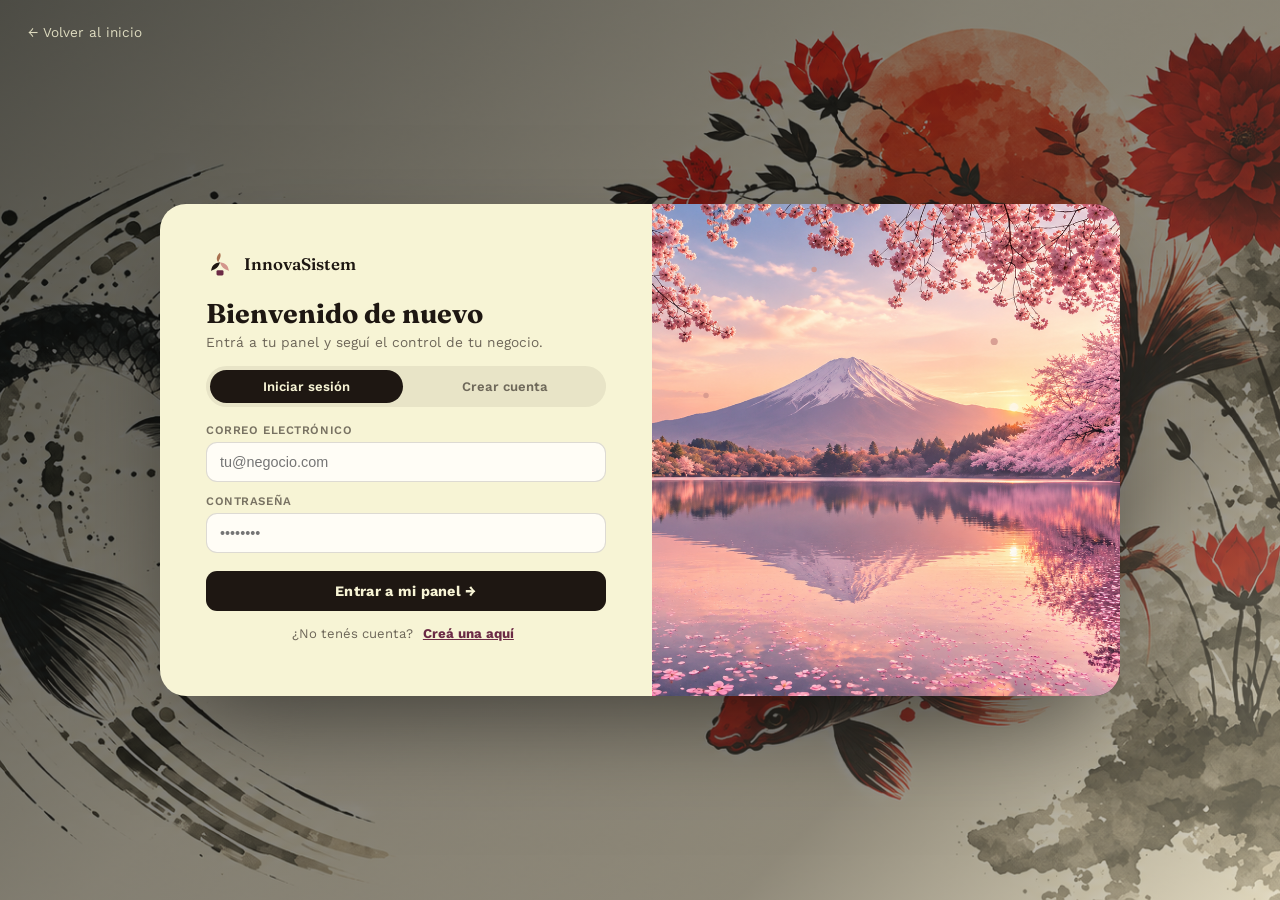
==== admin.html @ 2d7dcb11 "Initial commit: InnovaSistem landing, login, and admin panel Landing page, login/registro with busin" ====
<!doctype html>
<html lang="es">
<head>
<meta charset="UTF-8">
<meta name="viewport" content="width=device-width, initial-scale=1.0">
<title>InnovaSistem — Panel de administración</title>
<link rel="icon" href="data:,">
<link rel="preconnect" href="https://fonts.googleapis.com">
<link rel="preconnect" href="https://fonts.gstatic.com" crossorigin>
<link href="https://fonts.googleapis.com/css2?family=Fraunces:ital,opsz,wght@0,9..144,400;0,9..144,600;0,9..144,700&family=Work+Sans:wght@400;500;600;700&display=swap" rel="stylesheet">
<link rel="stylesheet" href="admin.css?v=20260910c">
</head>
<body>

<div class="bg-texture" aria-hidden="true"></div>

<nav class="dock" id="dock">
  <svg class="dock-logo" viewBox="0 0 64 64" fill="none"><path d="M32 6c-9 8-9 16-4 22 3-9 8-13 4-22Z" fill="#A9714F"/><path d="M32 28c-14 2-20 10-20 20 10-6 16-6 20-20Z" fill="#1E1712"/><path d="M32 28c14 2 20 10 20 20-10-6-16-6-20-20Z" fill="#D3968C"/><rect x="24" y="46" width="16" height="12" rx="3" fill="#6B2A45"/></svg>

  <button class="dock-btn active" data-view="resumen"><span class="dbi"><svg viewBox="0 0 24 24"><path d="M4 11.5 12 4l8 7.5"/><path d="M6 10v10h12V10"/><path d="M10 20v-6h4v6"/></svg></span><span class="tip">Resumen</span></button>
  <button class="dock-btn" data-view="negocio"><span class="dbi"><svg viewBox="0 0 24 24"><rect x="5" y="3" width="14" height="18" rx="1"/><path d="M9 7h2M13 7h2M9 11h2M13 11h2M9 15h2M13 15h2"/></svg></span><span class="tip">Mi negocio</span></button>
  <button class="dock-btn" data-view="inventario"><span class="dbi"><svg viewBox="0 0 24 24"><path d="M3 8l9-5 9 5-9 5-9-5Z"/><path d="M3 8v9l9 5 9-5V8"/><path d="M12 13v9"/></svg></span><span class="tip">Inventario</span></button>
  <button class="dock-btn" data-view="ventas"><span class="dbi"><svg viewBox="0 0 24 24"><path d="M6 3h12v18l-2-1.5L14 21l-2-1.5L10 21l-2-1.5L6 21V3Z"/><path d="M8.5 8h7M8.5 12h7M8.5 16h4"/></svg></span><span class="tip">Ventas</span></button>
  <button class="dock-btn" data-view="proveedores"><span class="dbi"><svg viewBox="0 0 24 24"><path d="M2 7h11v9H2z"/><path d="M13 10h4l3 3v3h-7"/><circle cx="6" cy="18" r="1.6"/><circle cx="17" cy="18" r="1.6"/></svg></span><span class="tip">Proveedores</span></button>
  <button class="dock-btn" data-view="clientes"><span class="dbi"><svg viewBox="0 0 24 24"><circle cx="9" cy="8" r="3"/><path d="M3 20c0-3.3 2.7-6 6-6s6 2.7 6 6"/><circle cx="17" cy="9" r="2.4"/><path d="M15.5 14.2c2.4.4 4.5 2.5 4.5 5.8"/></svg></span><span class="tip">Clientes</span></button>
  <button class="dock-btn" data-view="ingresos"><span class="dbi"><svg viewBox="0 0 24 24"><circle cx="12" cy="12" r="8.5"/><path d="M12 7.5v9M9.3 9.8c0-1.2 1.2-2 2.7-2s2.7.9 2.7 2-1.2 1.6-2.7 2-2.7.9-2.7 2 1.2 2 2.7 2 2.7-.8 2.7-2"/></svg></span><span class="tip">Ingresos</span></button>
  <button class="dock-btn" data-view="pagos"><span class="dbi"><svg viewBox="0 0 24 24"><rect x="2.5" y="5" width="19" height="14" rx="2"/><path d="M2.5 10h19"/><path d="M6 15h4"/></svg></span><span class="tip">Pagos</span></button>

  <div class="dock-sep"></div>
  <button class="dock-btn" id="themeToggle"><span class="dbi" id="themeIcon"><svg viewBox="0 0 24 24"><path d="M20 14.5A8.5 8.5 0 1 1 9.5 4a7 7 0 0 0 10.5 10.5Z"/></svg></span><span class="tip">Tema</span></button>
  <button class="dock-btn" id="logoutBtn"><span class="dbi"><svg viewBox="0 0 24 24"><path d="M9 4H5v16h4"/><path d="M14 8l4 4-4 4"/><path d="M18 12H9"/></svg></span><span class="tip">Salir</span></button>
</nav>

<main class="shell">

  <div class="topbar">
    <div class="topbar-title">
      <h1 id="bizName">Mi negocio</h1>
      <p>Bienvenido a tu panel <span class="type-badge" id="bizTypeBadge">—</span></p>
    </div>
    <div class="topbar-right">
      <button class="btn-logout" id="logoutBtn2">Cerrar sesión</button>
    </div>
  </div>

  <!-- RESUMEN -->
  <section class="view active" id="view-resumen">
    <div class="sec-head"><div><h1>Resumen</h1><p>Así está tu negocio hoy.</p></div></div>
    <div class="kpi-row" id="kpiRow"></div>
    <div class="chart-grid">
      <div class="panel-box chart-box"><h2>Ventas de los últimos 7 días</h2><p class="sub">Ingresos diarios registrados</p><div id="barChart"></div></div>
      <div class="panel-box chart-box"><h2>Tendencia</h2><p class="sub">Acumulado del período</p><div id="lineChartSmall"></div></div>
    </div>
    <div class="panel-box">
      <h2>Últimos movimientos</h2><p class="sub">Las ventas más recientes de tu negocio</p>
      <div class="table-wrap"><table class="data-table" id="recentSalesTable"></table></div>
    </div>
  </section>

  <!-- MI NEGOCIO -->
  <section class="view" id="view-negocio">
    <div class="sec-head"><div><h1>Mi negocio</h1><p>Los datos generales de tu empresa.</p></div></div>
    <div class="panel-box" style="max-width:640px;">
      <div class="locked-type" id="lockedTypeBox"></div>
      <form id="bizForm" class="form-grid">
        <div class="f-field full"><label>Nombre del negocio</label><input type="text" name="name" required></div>
        <div class="f-field"><label>Teléfono</label><input type="text" name="phone" placeholder="7000-0000"></div>
        <div class="f-field"><label>Dirección</label><input type="text" name="address" placeholder="Soyapango, San Salvador"></div>
        <div class="full"><button type="submit" class="save-btn">Guardar cambios</button></div>
      </form>
    </div>
  </section>

  <!-- INVENTARIO -->
  <section class="view" id="view-inventario">
    <div class="sec-head">
      <div><h1 id="invTitle">Inventario</h1><p id="invSub">Stock y precio de cada producto.</p></div>
    </div>
    <div class="card-row" id="inventoryGrid"></div>
  </section>

  <!-- VENTAS -->
  <section class="view" id="view-ventas">
    <div class="sec-head"><div><h1>Ventas</h1><p>Historial de ventas con gráficas de tu negocio.</p></div>
      <button class="add-btn" data-modal="sale"><span class="plus">+</span> Nueva venta</button>
    </div>
    <div class="chart-grid">
      <div class="panel-box chart-box"><h2>Ventas por día</h2><p class="sub">Últimos 7 días</p><div id="barChart2"></div></div>
      <div class="panel-box chart-box"><h2>Tendencia acumulada</h2><p class="sub">Ingreso acumulado</p><div id="lineChart2"></div></div>
    </div>
    <div class="panel-box">
      <h2>Historial de ventas</h2><p class="sub">Todas las ventas registradas</p>
      <div class="table-wrap"><table class="data-table" id="salesTable"></table></div>
    </div>
  </section>

  <!-- PROVEEDORES -->
  <section class="view" id="view-proveedores">
    <div class="sec-head">
      <div><h1>Proveedores</h1><p id="provSub">Conectá tu negocio con proveedores de confianza.</p></div>
    </div>
    <div class="card-row" id="providersGrid"></div>
  </section>

  <!-- CLIENTES -->
  <section class="view" id="view-clientes">
    <div class="sec-head">
      <div><h1>Clientes</h1><p>Facturación e historial de compras por cliente.</p></div>
    </div>
    <div class="card-row" id="clientsGrid"></div>
  </section>

  <!-- INGRESOS -->
  <section class="view" id="view-ingresos">
    <div class="sec-head"><div><h1>Ingresos</h1><p>Cuánto entra a tu negocio, con claridad.</p></div></div>
    <div class="kpi-row" id="incomeKpiRow"></div>
    <div class="panel-box chart-box"><h2>Ingresos por día</h2><p class="sub">Últimos 14 días</p><div id="lineChartBig"></div></div>
  </section>

  <!-- PAGOS -->
  <section class="view" id="view-pagos">
    <div class="sec-head">
      <div><h1>Pagos</h1><p>Qué está pagado y qué está pendiente.</p></div>
      <button class="add-btn" data-modal="payment"><span class="plus">+</span> Nuevo pago</button>
    </div>
    <div class="chips" id="paymentChips">
      <button class="chip active" data-filter="Todos">Todos</button>
      <button class="chip" data-filter="Pagado">Pagado</button>
      <button class="chip" data-filter="Pendiente">Pendiente</button>
    </div>
    <div class="panel-box">
      <div class="table-wrap"><table class="data-table" id="paymentsTable"></table></div>
    </div>
  </section>

</main>

<!-- MODALS -->
<div class="modal-backdrop" id="modalBackdrop">
  <div class="modal-box" id="modalBox"></div>
</div>

<div class="toast" id="toast"></div>

<script src="data.js?v=20260909a"></script>
<script defer src="admin.js?v=20260910c"></script>
</body>
</html>
---- admin.css ----
:root{
  --dark-green:#1E1712;
  --moss:#A9714F;
  --moss-soft:#c9a68a;
  --beige:#F7F4D5;
  --beige-2:#eee6c4;
  --rosy:#D3968C;
  --rosy-dark:#b8695c;
  --midnight:#6B2A45;
  --midnight-light:#8C3F63;
  --ink:#231a15;
  --paper:#fffdf6;
  --line:rgba(30,23,18,.12);
  --radius-lg:26px;--radius-md:18px;--radius-sm:12px;
  --ease:cubic-bezier(.16,1,.3,1);
  --ff-serif:'Fraunces','Georgia',serif;
  --ff-sans:'Work Sans','Segoe UI',sans-serif;
  --bg:linear-gradient(160deg,#fbf8ea 0%, var(--beige) 45%, var(--moss-soft) 130%);
  --surface:var(--paper);
  --text:var(--ink);
  --text-dim:rgba(35,26,21,.62);
}
html[data-theme="dark"]{
  --bg:linear-gradient(160deg,#1a120f 0%, #1E1712 55%, #3a1f2a 130%);
  --surface:#241a17;
  --text:#f3f1de;
  --text-dim:rgba(243,241,222,.65);
  --line:rgba(243,241,222,.12);
  --beige-2:#2e1b22;
}
*{box-sizing:border-box;}
html,body{margin:0;height:100%;}
body{
  font-family:var(--ff-sans);color:var(--text);background:var(--bg);
  min-height:100vh;position:relative;overflow-x:hidden;transition:background .5s;
}
h1,h2,h3,h4{font-family:var(--ff-serif);margin:0;color:var(--text);}
p{margin:0;color:var(--text-dim);}
button{font-family:inherit;cursor:pointer;border:none;background:none;color:inherit;}
a{color:inherit;text-decoration:none;}

/* subtle botanical texture from the palette, not a literal photo */
.bg-texture{
  position:fixed;inset:0;z-index:0;pointer-events:none;
  background-image:linear-gradient(160deg, rgba(251,248,234,.94) 0%, rgba(247,244,213,.92) 45%, rgba(169,187,132,.85) 130%), url('imagenes/fondos.png');
  background-size:cover;background-position:75% 30%;background-attachment:fixed;
  transition:background .5s;
}
html[data-theme="dark"] .bg-texture{
  background-image:linear-gradient(160deg, rgba(26,18,15,.94) 0%, rgba(30,23,18,.9) 55%, rgba(58,31,42,.88) 130%), url('imagenes/fondos.png');
}

/* ---------------- sidebar dock ---------------- */
.dock{
  position:fixed;top:50%;left:22px;transform:translateY(-50%);z-index:200;
  display:flex;flex-direction:column;align-items:center;gap:6px;
  background:rgba(255,253,246,.7);backdrop-filter:blur(16px) saturate(150%);
  border:1px solid var(--line);border-radius:999px;padding:16px 10px;
  box-shadow:0 20px 50px -20px rgba(30,23,18,.35);
}
html[data-theme="dark"] .dock{background:rgba(18,40,28,.7);}
.dock-logo{margin-bottom:10px;width:34px;height:34px;}
.dock-btn{
  width:44px;height:44px;border-radius:50%;display:flex;align-items:center;justify-content:center;
  color:var(--dark-green);position:relative;transition:background .35s var(--ease), transform .35s var(--ease), color .35s;
}
.dock-btn .dbi{width:19px;height:19px;display:flex;}
.dock-btn .dbi svg{width:100%;height:100%;fill:none;stroke:currentColor;stroke-width:1.5;stroke-linecap:round;stroke-linejoin:round;}
html[data-theme="dark"] .dock-btn{color:var(--beige);}
.dock-btn:hover{transform:scale(1.08);background:rgba(30,23,18,.08);}
.dock-btn.active{background:var(--rosy);color:#3a1610;box-shadow:0 8px 18px -8px rgba(211,150,140,.8);}
.dock-btn .tip{
  position:absolute;left:56px;top:50%;transform:translateY(-50%) translateX(-6px);
  background:var(--dark-green);color:var(--beige);padding:5px 11px;border-radius:8px;font-size:.74rem;
  white-space:nowrap;opacity:0;pointer-events:none;transition:opacity .25s, transform .25s;
}
.dock-btn:hover .tip{opacity:1;transform:translateY(-50%) translateX(0);}
.dock-sep{width:26px;height:1px;background:var(--line);margin:6px 0;}

/* ---------------- shell ---------------- */
.shell{margin-left:96px;padding:28px 34px 60px;position:relative;z-index:2;}
@media (max-width:860px){ .shell{margin-left:0;padding:90px 18px 60px;} .dock{top:auto;bottom:16px;left:50%;transform:translateX(-50%);flex-direction:row;padding:8px 12px;} .dock-logo{display:none;} .dock-btn .tip{display:none;} }

.topbar{display:flex;align-items:center;justify-content:space-between;margin-bottom:28px;flex-wrap:wrap;gap:14px;}
.topbar-title h1{font-size:1.7rem;}
.topbar-title p{font-size:.85rem;margin-top:2px;}
.type-badge{
  display:inline-flex;align-items:center;gap:6px;padding:5px 12px;border-radius:999px;
  background:var(--midnight);color:var(--beige);font-size:.72rem;letter-spacing:.04em;font-weight:600;margin-left:10px;
}
.topbar-right{display:flex;align-items:center;gap:12px;}
.topbar-right .btn-logout{
  padding:9px 18px;border-radius:999px;background:transparent;border:1.5px solid var(--line);font-size:.82rem;color:var(--text);
  transition:background .3s;
}
.topbar-right .btn-logout:hover{background:var(--rosy);border-color:transparent;color:#3a1610;}

/* ---------------- section switching ---------------- */
.view{display:none;}
.view.active{display:block;animation:view-in .5s var(--ease);}
@keyframes view-in{from{opacity:0;transform:translateY(14px);}to{opacity:1;transform:translateY(0);}}

/* ---------------- kpi / summary cards ---------------- */
.kpi-row{display:grid;grid-template-columns:repeat(4,1fr);gap:16px;margin-bottom:28px;}
.kpi-card{
  background:var(--surface);border:1px solid var(--line);border-radius:var(--radius-md);padding:20px 22px;
  transition:transform .4s var(--ease), box-shadow .4s var(--ease);
}
.kpi-card:hover{transform:translateY(-4px);box-shadow:0 16px 34px -18px rgba(30,23,18,.3);}
.kpi-card .lbl{font-size:.74rem;letter-spacing:.05em;text-transform:uppercase;color:var(--text-dim);}
.kpi-card .val{font-family:var(--ff-serif);font-size:1.7rem;color:var(--dark-green);margin-top:6px;}
html[data-theme="dark"] .kpi-card .val{color:var(--beige);}
.kpi-card .delta{font-size:.76rem;margin-top:4px;color:var(--moss-dark,#7C4B32);}
.kpi-card .delta.down{color:var(--rosy-dark);}

.panel-box{
  background:var(--surface);border:1px solid var(--line);border-radius:var(--radius-lg);padding:26px;margin-bottom:26px;
}
.panel-box h2{font-size:1.15rem;margin-bottom:4px;}
.panel-box .sub{font-size:.84rem;margin-bottom:18px;}

/* ---------------- section header w/ add ---------------- */
.sec-head{display:flex;align-items:center;justify-content:space-between;margin-bottom:18px;flex-wrap:wrap;gap:10px;}
.sec-head h1{font-size:1.5rem;}
.sec-head p{font-size:.85rem;margin-top:3px;}
.add-btn{
  display:inline-flex;align-items:center;gap:8px;padding:10px 20px;border-radius:999px;
  background:var(--dark-green);color:var(--beige);font-weight:600;font-size:.85rem;
  transition:transform .3s var(--ease), box-shadow .3s;
}
.add-btn:hover{transform:translateY(-2px);box-shadow:0 14px 26px -12px rgba(30,23,18,.5);}
.add-btn .plus{font-size:1.1rem;line-height:1;}

/* ---------------- card row / grid, no scroll, wraps like a row ---------------- */
.card-row{display:flex;flex-wrap:wrap;gap:16px;}
.item-card{
  flex:1 1 220px;max-width:270px;background:var(--surface);border:1px solid var(--line);border-radius:var(--radius-md);
  padding:18px;transition:transform .4s var(--ease), box-shadow .4s var(--ease);position:relative;
  opacity:0;transform:translateY(16px);animation:card-pop .5s var(--ease) forwards;
}
@keyframes card-pop{to{opacity:1;transform:translateY(0);}}
.item-card:hover{transform:translateY(-6px);box-shadow:0 18px 36px -18px rgba(30,23,18,.32);}
.item-card .name{font-weight:700;font-size:.94rem;color:var(--dark-green);margin-bottom:6px;}
html[data-theme="dark"] .item-card .name{color:var(--beige);}
.item-card .meta{font-size:.8rem;color:var(--text-dim);display:flex;justify-content:space-between;margin-top:10px;}
.item-card .price{color:var(--midnight);font-weight:700;}
html[data-theme="dark"] .item-card .price{color:var(--moss-soft);}
.item-card .stock-bar{height:5px;border-radius:4px;background:var(--line);margin-top:10px;overflow:hidden;}
.item-card .stock-bar i{display:block;height:100%;background:var(--moss);}
.item-card .stock-bar i.low{background:var(--rosy-dark);}
.item-card .tag-sm{position:absolute;top:16px;right:16px;width:18px;height:18px;color:var(--midnight);opacity:.7;}
.item-card .tag-sm svg{width:100%;height:100%;fill:none;stroke:currentColor;stroke-width:1.4;stroke-linecap:round;stroke-linejoin:round;}

.add-tile{
  flex:1 1 220px;max-width:270px;border:1.5px dashed var(--line);border-radius:var(--radius-md);
  display:flex;flex-direction:column;align-items:center;justify-content:center;gap:8px;
  color:var(--text-dim);min-height:150px;transition:background .3s, border-color .3s, color .3s;
}
.add-tile:hover{background:var(--beige-2);border-color:var(--midnight);color:var(--midnight);}
.add-tile .plus-circle{width:40px;height:40px;border-radius:50%;background:var(--dark-green);color:var(--beige);display:flex;align-items:center;justify-content:center;font-size:1.3rem;}

/* provider card */
.provider-card{flex:1 1 240px;max-width:280px;cursor:pointer;}
.provider-card .desc{font-size:.8rem;color:var(--text-dim);margin-top:8px;line-height:1.5;}
.provider-card .see-catalog{margin-top:12px;font-size:.76rem;color:var(--midnight);font-weight:700;}
.provider-card .rm{margin-top:10px;font-size:.76rem;color:var(--rosy-dark);font-weight:600;position:relative;z-index:2;}

/* provider catalog + cart */
.catalog-row{align-items:center;}
.qty-input{width:52px;padding:6px 8px;border-radius:8px;border:1.5px solid var(--line);background:var(--paper);color:var(--ink);font-size:.82rem;text-align:center;}
html[data-theme="dark"] .qty-input{background:#1a120f;color:var(--beige);}
.cart-box{margin-top:18px;padding-top:16px;border-top:2px dashed var(--line);}
.cart-box h4{font-size:.9rem;margin-bottom:8px;}
.cart-item{display:flex;justify-content:space-between;align-items:center;font-size:.84rem;padding:6px 0;color:var(--text);}
.cart-rm{color:var(--rosy-dark);font-weight:700;margin-left:8px;}
.cart-total{display:flex;justify-content:space-between;font-size:.95rem;font-weight:700;margin:10px 0 14px;color:var(--dark-green);}
html[data-theme="dark"] .cart-total{color:var(--beige);}

/* client card */
.client-card{flex:1 1 260px;max-width:320px;cursor:pointer;}
.client-card .row1{display:flex;justify-content:space-between;align-items:center;}
.client-card .avatar{width:36px;height:36px;border-radius:50%;background:var(--midnight);color:var(--beige);display:flex;align-items:center;justify-content:center;font-weight:700;font-size:.85rem;}
.client-card .hist{margin-top:12px;font-size:.78rem;color:var(--text-dim);max-height:0;overflow:hidden;transition:max-height .4s var(--ease);}
.client-card.open .hist{max-height:220px;overflow-y:auto;}
.client-card .hist div{display:flex;justify-content:space-between;padding:4px 0;border-top:1px dashed var(--line);}
.client-card .caret{transition:transform .35s var(--ease);color:var(--text-dim);}
.client-card.open .caret{transform:rotate(180deg);}

/* ---------------- table (ventas, pagos) ---------------- */
.data-table{width:100%;border-collapse:collapse;font-size:.84rem;}
.data-table th{text-align:left;padding:10px 12px;color:var(--text-dim);font-size:.72rem;text-transform:uppercase;letter-spacing:.04em;border-bottom:1px solid var(--line);}
.data-table td{padding:11px 12px;border-bottom:1px solid var(--line);}
.data-table tr{transition:background .25s;}
.data-table tbody tr:hover{background:var(--beige-2);}
.pill-status{padding:4px 11px;border-radius:999px;font-size:.72rem;font-weight:700;}
.pill-status.pagado{background:rgba(168,134,47,.22);color:#6b5424;}
.pill-status.pendiente{background:rgba(211,150,140,.28);color:#8a3d2e;}
.table-wrap{overflow-x:auto;}

.chips{display:flex;gap:8px;margin-bottom:16px;flex-wrap:wrap;}
.chip{padding:7px 16px;border-radius:999px;border:1.5px solid var(--line);font-size:.8rem;transition:background .3s,color .3s,border-color .3s;}
.chip.active{background:var(--dark-green);color:var(--beige);border-color:var(--dark-green);}

/* ---------------- charts ---------------- */
.chart-grid{display:grid;grid-template-columns:1.3fr 1fr;gap:20px;margin-bottom:26px;}
.chart-box svg{width:100%;height:auto;display:block;}
.bar{transform-origin:bottom;animation:bar-grow .8s var(--ease) both;}
@keyframes bar-grow{from{transform:scaleY(0);}to{transform:scaleY(1);}}
.line-path{stroke-dasharray:600;stroke-dashoffset:600;animation:line-draw 1.4s var(--ease) forwards;}
@keyframes line-draw{to{stroke-dashoffset:0;}}
.dot-pop{opacity:0;animation:dot-in .4s var(--ease) forwards;}
@keyframes dot-in{to{opacity:1;}}

@media (max-width:900px){ .chart-grid{grid-template-columns:1fr;} .kpi-row{grid-template-columns:repeat(2,1fr);} }

/* ---------------- forms in panels ---------------- */
.form-grid{display:grid;grid-template-columns:1fr 1fr;gap:14px;}
.form-grid .full{grid-column:1/-1;}
.f-field{display:flex;flex-direction:column;gap:5px;}
.f-field label{font-size:.72rem;text-transform:uppercase;letter-spacing:.04em;color:var(--text-dim);font-weight:600;}
.f-field input, .f-field select{
  padding:10px 12px;border-radius:10px;border:1.5px solid var(--line);background:var(--paper);color:var(--ink);font-size:.88rem;
}
html[data-theme="dark"] .f-field input, html[data-theme="dark"] .f-field select{background:#1a120f;color:var(--beige);}
.f-field input:focus, .f-field select:focus{outline:none;border-color:var(--midnight);}
.save-btn{margin-top:16px;padding:11px 24px;border-radius:999px;background:var(--midnight);color:var(--beige);font-weight:700;font-size:.85rem;transition:transform .3s var(--ease);}
.save-btn:hover{transform:translateY(-2px);}
.save-btn:disabled{opacity:.4;cursor:not-allowed;transform:none;}
.locked-type{display:flex;align-items:center;gap:10px;padding:12px 16px;border-radius:12px;background:var(--beige-2);margin-bottom:16px;font-size:.86rem;}

/* ---------------- modal ---------------- */
.modal-backdrop{
  position:fixed;inset:0;background:rgba(10,20,14,.55);backdrop-filter:blur(4px);z-index:800;
  display:flex;align-items:center;justify-content:center;padding:24px;opacity:0;pointer-events:none;transition:opacity .35s var(--ease);
}
.modal-backdrop.show{opacity:1;pointer-events:auto;}
.modal-box{
  background:var(--surface);border-radius:var(--radius-lg);padding:30px;max-width:560px;width:100%;
  max-height:82vh;overflow-y:auto;transform:translateY(30px) scale(.97);transition:transform .4s var(--ease);
  box-shadow:0 40px 90px -30px rgba(0,0,0,.5);
}
.modal-backdrop.show .modal-box{transform:translateY(0) scale(1);}
.modal-head{display:flex;justify-content:space-between;align-items:center;margin-bottom:18px;}
.modal-head h3{font-size:1.2rem;}
.modal-close{width:32px;height:32px;border-radius:50%;background:var(--beige-2);font-size:1rem;}
.provider-list-item{display:flex;justify-content:space-between;align-items:flex-start;gap:12px;padding:14px 0;border-bottom:1px solid var(--line);}
.provider-list-item .pname{font-weight:700;font-size:.9rem;color:var(--dark-green);}
html[data-theme="dark"] .provider-list-item .pname{color:var(--beige);}
.provider-list-item .pdesc{font-size:.78rem;color:var(--text-dim);margin-top:4px;}
.mini-add{flex:none;padding:7px 14px;border-radius:999px;background:var(--dark-green);color:var(--beige);font-size:.76rem;font-weight:700;white-space:nowrap;}
.mini-add.added{background:var(--moss);color:#2e1b10;}

.toast{
  position:fixed;bottom:24px;right:24px;z-index:900;background:var(--dark-green);color:var(--beige);
  padding:14px 22px;border-radius:14px;box-shadow:0 20px 40px -16px rgba(0,0,0,.4);
  transform:translateY(20px);opacity:0;transition:transform .4s var(--ease),opacity .4s;font-size:.86rem;
}
.toast.show{transform:translateY(0);opacity:1;}

.empty-note{color:var(--text-dim);font-size:.85rem;padding:20px;text-align:center;}
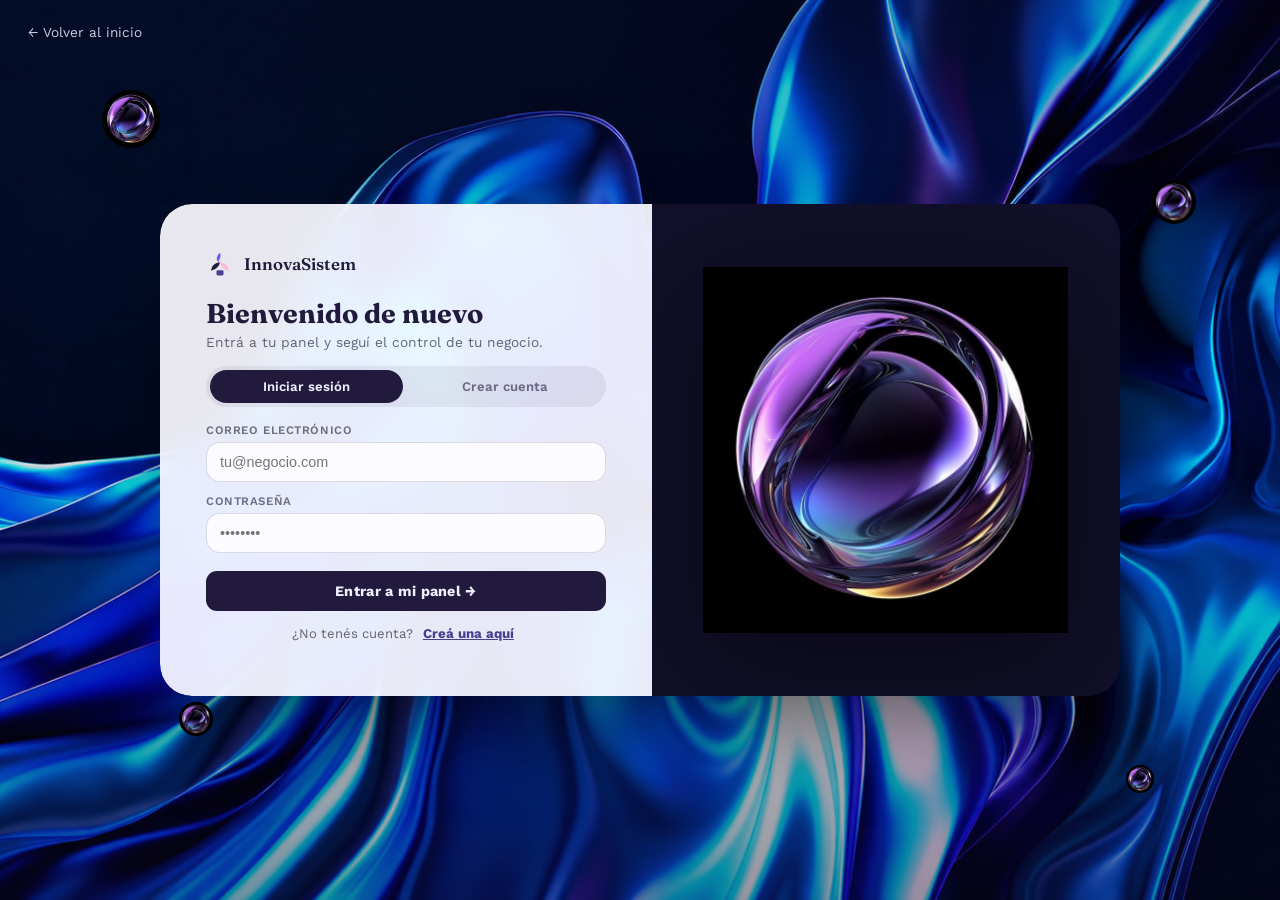
==== commit c952898e: "Rediseño visual cromático/pastel con orbes animados Reemplaza el fondo ink-wash japonés (cerezos/koi" ====
--- a/admin.html
+++ b/admin.html
@@ -12,13 +12,16 @@
 </head>
 <body>
 
-<div class="bg-texture" aria-hidden="true"></div>
+<div class="orb-field" aria-hidden="true">
+  <span class="mini-orb o1"></span>
+  <span class="mini-orb o2"></span>
+  <span class="mini-orb o3"></span>
+</div>
 
 <nav class="dock" id="dock">
-  <svg class="dock-logo" viewBox="0 0 64 64" fill="none"><path d="M32 6c-9 8-9 16-4 22 3-9 8-13 4-22Z" fill="#A9714F"/><path d="M32 28c-14 2-20 10-20 20 10-6 16-6 20-20Z" fill="#1E1712"/><path d="M32 28c14 2 20 10 20 20-10-6-16-6-20-20Z" fill="#D3968C"/><rect x="24" y="46" width="16" height="12" rx="3" fill="#6B2A45"/></svg>
+  <svg class="dock-logo" viewBox="0 0 64 64" fill="none"><path d="M32 6c-9 8-9 16-4 22 3-9 8-13 4-22Z" fill="#6C5CE7"/><path d="M32 28c-14 2-20 10-20 20 10-6 16-6 20-20Z" fill="#221A3D"/><path d="M32 28c14 2 20 10 20 20-10-6-16-6-20-20Z" fill="#FFB8DD"/><rect x="24" y="46" width="16" height="12" rx="3" fill="#4A3F91"/></svg>
 
   <button class="dock-btn active" data-view="resumen"><span class="dbi"><svg viewBox="0 0 24 24"><path d="M4 11.5 12 4l8 7.5"/><path d="M6 10v10h12V10"/><path d="M10 20v-6h4v6"/></svg></span><span class="tip">Resumen</span></button>
-  <button class="dock-btn" data-view="negocio"><span class="dbi"><svg viewBox="0 0 24 24"><rect x="5" y="3" width="14" height="18" rx="1"/><path d="M9 7h2M13 7h2M9 11h2M13 11h2M9 15h2M13 15h2"/></svg></span><span class="tip">Mi negocio</span></button>
   <button class="dock-btn" data-view="inventario"><span class="dbi"><svg viewBox="0 0 24 24"><path d="M3 8l9-5 9 5-9 5-9-5Z"/><path d="M3 8v9l9 5 9-5V8"/><path d="M12 13v9"/></svg></span><span class="tip">Inventario</span></button>
   <button class="dock-btn" data-view="ventas"><span class="dbi"><svg viewBox="0 0 24 24"><path d="M6 3h12v18l-2-1.5L14 21l-2-1.5L10 21l-2-1.5L6 21V3Z"/><path d="M8.5 8h7M8.5 12h7M8.5 16h4"/></svg></span><span class="tip">Ventas</span></button>
   <button class="dock-btn" data-view="proveedores"><span class="dbi"><svg viewBox="0 0 24 24"><path d="M2 7h11v9H2z"/><path d="M13 10h4l3 3v3h-7"/><circle cx="6" cy="18" r="1.6"/><circle cx="17" cy="18" r="1.6"/></svg></span><span class="tip">Proveedores</span></button>
@@ -54,20 +57,6 @@
     <div class="panel-box">
       <h2>Últimos movimientos</h2><p class="sub">Las ventas más recientes de tu negocio</p>
       <div class="table-wrap"><table class="data-table" id="recentSalesTable"></table></div>
-    </div>
-  </section>
-
-  <!-- MI NEGOCIO -->
-  <section class="view" id="view-negocio">
-    <div class="sec-head"><div><h1>Mi negocio</h1><p>Los datos generales de tu empresa.</p></div></div>
-    <div class="panel-box" style="max-width:640px;">
-      <div class="locked-type" id="lockedTypeBox"></div>
-      <form id="bizForm" class="form-grid">
-        <div class="f-field full"><label>Nombre del negocio</label><input type="text" name="name" required></div>
-        <div class="f-field"><label>Teléfono</label><input type="text" name="phone" placeholder="7000-0000"></div>
-        <div class="f-field"><label>Dirección</label><input type="text" name="address" placeholder="Soyapango, San Salvador"></div>
-        <div class="full"><button type="submit" class="save-btn">Guardar cambios</button></div>
-      </form>
     </div>
   </section>
 
--- a/admin.css
+++ b/admin.css
@@ -1,64 +1,77 @@
 :root{
-  --dark-green:#1E1712;
-  --moss:#A9714F;
-  --moss-soft:#c9a68a;
-  --beige:#F7F4D5;
-  --beige-2:#eee6c4;
-  --rosy:#D3968C;
-  --rosy-dark:#b8695c;
-  --midnight:#6B2A45;
-  --midnight-light:#8C3F63;
-  --ink:#231a15;
-  --paper:#fffdf6;
-  --line:rgba(30,23,18,.12);
-  --radius-lg:26px;--radius-md:18px;--radius-sm:12px;
+  --dark-green:#221A3D;
+  --moss:#6C5CE7;
+  --moss-soft:#C9C0FF;
+  --beige:#F1EEFF;
+  --beige-2:#E7E1FF;
+  --rosy:#FFB8DD;
+  --rosy-dark:#E85FA8;
+  --midnight:#4A3F91;
+  --midnight-light:#6F5FC9;
+  --ink:#1C1830;
+  --paper:#FCFBFF;
+  --line:rgba(34,26,61,.12);
+  --radius-lg:32px;--radius-md:22px;--radius-sm:14px;
   --ease:cubic-bezier(.16,1,.3,1);
   --ff-serif:'Fraunces','Georgia',serif;
   --ff-sans:'Work Sans','Segoe UI',sans-serif;
-  --bg:linear-gradient(160deg,#fbf8ea 0%, var(--beige) 45%, var(--moss-soft) 130%);
-  --surface:var(--paper);
+  --bg:linear-gradient(160deg,#F7F4FF 0%, var(--beige) 45%, var(--moss-soft) 130%);
+  --surface:rgba(255,255,255,.82);
   --text:var(--ink);
-  --text-dim:rgba(35,26,21,.62);
+  --text-dim:rgba(28,24,48,.62);
+  --glass-border:rgba(255,255,255,.6);
 }
 html[data-theme="dark"]{
-  --bg:linear-gradient(160deg,#1a120f 0%, #1E1712 55%, #3a1f2a 130%);
-  --surface:#241a17;
-  --text:#f3f1de;
-  --text-dim:rgba(243,241,222,.65);
-  --line:rgba(243,241,222,.12);
-  --beige-2:#2e1b22;
+  --bg:linear-gradient(160deg,#150F2E 0%, #221A3D 55%, #3A2B66 130%);
+  --surface:rgba(38,28,70,.72);
+  --text:#f0edff;
+  --text-dim:rgba(240,237,255,.65);
+  --line:rgba(240,237,255,.12);
+  --beige-2:#2A2050;
+  --glass-border:rgba(255,255,255,.14);
 }
 *{box-sizing:border-box;}
 html,body{margin:0;height:100%;}
 body{
-  font-family:var(--ff-sans);color:var(--text);background:var(--bg);
+  font-family:var(--ff-sans);color:var(--text);
+  background-color:var(--dark-green);
+  background-image:linear-gradient(160deg, rgba(10,8,30,.2) 0%, rgba(10,8,30,.08) 45%, rgba(10,8,30,.38) 130%), url('imagenes/cromo.png');
+  background-size:cover;background-position:75% 30%;background-attachment:fixed;
   min-height:100vh;position:relative;overflow-x:hidden;transition:background .5s;
+}
+html[data-theme="dark"] body{
+  background-image:linear-gradient(160deg, rgba(6,4,20,.5) 0%, rgba(6,4,20,.4) 55%, rgba(6,4,20,.6) 130%), url('imagenes/cromo.png');
 }
 h1,h2,h3,h4{font-family:var(--ff-serif);margin:0;color:var(--text);}
 p{margin:0;color:var(--text-dim);}
 button{font-family:inherit;cursor:pointer;border:none;background:none;color:inherit;}
 a{color:inherit;text-decoration:none;}
 
-/* subtle botanical texture from the palette, not a literal photo */
-.bg-texture{
-  position:fixed;inset:0;z-index:0;pointer-events:none;
-  background-image:linear-gradient(160deg, rgba(251,248,234,.94) 0%, rgba(247,244,213,.92) 45%, rgba(169,187,132,.85) 130%), url('imagenes/fondos.png');
-  background-size:cover;background-position:75% 30%;background-attachment:fixed;
-  transition:background .5s;
-}
-html[data-theme="dark"] .bg-texture{
-  background-image:linear-gradient(160deg, rgba(26,18,15,.94) 0%, rgba(30,23,18,.9) 55%, rgba(58,31,42,.88) 130%), url('imagenes/fondos.png');
+/* mini orbs */
+.orb-field{position:fixed;inset:0;z-index:0;pointer-events:none;overflow:hidden;}
+.mini-orb{
+  position:absolute;border-radius:50%;
+  background:url('imagenes/orbe.png') center/cover;
+  box-shadow:0 20px 50px -14px rgba(34,26,61,.5);
+  animation:orb-float 12s ease-in-out infinite;
+}
+.mini-orb.o1{width:50px;height:50px;top:8%;left:40%;animation-duration:13s;}
+.mini-orb.o2{width:32px;height:32px;top:70%;left:96%;animation-duration:9s;animation-delay:1s;}
+.mini-orb.o3{width:40px;height:40px;top:88%;left:45%;animation-duration:11s;animation-delay:.5s;}
+@keyframes orb-float{
+  0%,100%{transform:translateY(0) rotate(0deg);}
+  50%{transform:translateY(-18px) rotate(10deg);}
 }
 
 /* ---------------- sidebar dock ---------------- */
 .dock{
   position:fixed;top:50%;left:22px;transform:translateY(-50%);z-index:200;
   display:flex;flex-direction:column;align-items:center;gap:6px;
-  background:rgba(255,253,246,.7);backdrop-filter:blur(16px) saturate(150%);
+  background:rgba(250,248,255,.7);backdrop-filter:blur(16px) saturate(150%);
   border:1px solid var(--line);border-radius:999px;padding:16px 10px;
-  box-shadow:0 20px 50px -20px rgba(30,23,18,.35);
-}
-html[data-theme="dark"] .dock{background:rgba(18,40,28,.7);}
+  box-shadow:0 20px 50px -20px rgba(34,26,61,.35);
+}
+html[data-theme="dark"] .dock{background:rgba(35,25,60,.72);}
 .dock-logo{margin-bottom:10px;width:34px;height:34px;}
 .dock-btn{
   width:44px;height:44px;border-radius:50%;display:flex;align-items:center;justify-content:center;
@@ -67,8 +80,8 @@
 .dock-btn .dbi{width:19px;height:19px;display:flex;}
 .dock-btn .dbi svg{width:100%;height:100%;fill:none;stroke:currentColor;stroke-width:1.5;stroke-linecap:round;stroke-linejoin:round;}
 html[data-theme="dark"] .dock-btn{color:var(--beige);}
-.dock-btn:hover{transform:scale(1.08);background:rgba(30,23,18,.08);}
-.dock-btn.active{background:var(--rosy);color:#3a1610;box-shadow:0 8px 18px -8px rgba(211,150,140,.8);}
+.dock-btn:hover{transform:scale(1.08);background:rgba(34,26,61,.08);}
+.dock-btn.active{background:var(--rosy);color:#3A1650;box-shadow:0 8px 18px -8px rgba(255,184,221,.8);}
 .dock-btn .tip{
   position:absolute;left:56px;top:50%;transform:translateY(-50%) translateX(-6px);
   background:var(--dark-green);color:var(--beige);padding:5px 11px;border-radius:8px;font-size:.74rem;
@@ -81,7 +94,11 @@
 .shell{margin-left:96px;padding:28px 34px 60px;position:relative;z-index:2;}
 @media (max-width:860px){ .shell{margin-left:0;padding:90px 18px 60px;} .dock{top:auto;bottom:16px;left:50%;transform:translateX(-50%);flex-direction:row;padding:8px 12px;} .dock-logo{display:none;} .dock-btn .tip{display:none;} }
 
-.topbar{display:flex;align-items:center;justify-content:space-between;margin-bottom:28px;flex-wrap:wrap;gap:14px;}
+.topbar{
+  display:flex;align-items:center;justify-content:space-between;margin-bottom:28px;flex-wrap:wrap;gap:14px;
+  background:var(--surface);backdrop-filter:blur(18px) saturate(160%);border:1px solid var(--glass-border);
+  border-radius:var(--radius-lg);padding:18px 24px;
+}
 .topbar-title h1{font-size:1.7rem;}
 .topbar-title p{font-size:.85rem;margin-top:2px;}
 .type-badge{
@@ -93,7 +110,7 @@
   padding:9px 18px;border-radius:999px;background:transparent;border:1.5px solid var(--line);font-size:.82rem;color:var(--text);
   transition:background .3s;
 }
-.topbar-right .btn-logout:hover{background:var(--rosy);border-color:transparent;color:#3a1610;}
+.topbar-right .btn-logout:hover{background:var(--rosy);border-color:transparent;color:#3A1650;}
 
 /* ---------------- section switching ---------------- */
 .view{display:none;}
@@ -103,24 +120,28 @@
 /* ---------------- kpi / summary cards ---------------- */
 .kpi-row{display:grid;grid-template-columns:repeat(4,1fr);gap:16px;margin-bottom:28px;}
 .kpi-card{
-  background:var(--surface);border:1px solid var(--line);border-radius:var(--radius-md);padding:20px 22px;
+  background:var(--surface);backdrop-filter:blur(18px) saturate(160%);border:1px solid var(--glass-border);border-radius:var(--radius-md);padding:20px 22px;
   transition:transform .4s var(--ease), box-shadow .4s var(--ease);
 }
-.kpi-card:hover{transform:translateY(-4px);box-shadow:0 16px 34px -18px rgba(30,23,18,.3);}
+.kpi-card:hover{transform:translateY(-4px);box-shadow:0 16px 34px -18px rgba(34,26,61,.3);}
 .kpi-card .lbl{font-size:.74rem;letter-spacing:.05em;text-transform:uppercase;color:var(--text-dim);}
 .kpi-card .val{font-family:var(--ff-serif);font-size:1.7rem;color:var(--dark-green);margin-top:6px;}
 html[data-theme="dark"] .kpi-card .val{color:var(--beige);}
-.kpi-card .delta{font-size:.76rem;margin-top:4px;color:var(--moss-dark,#7C4B32);}
+.kpi-card .delta{font-size:.76rem;margin-top:4px;color:var(--moss-dark,#4F3DC0);}
 .kpi-card .delta.down{color:var(--rosy-dark);}
 
 .panel-box{
-  background:var(--surface);border:1px solid var(--line);border-radius:var(--radius-lg);padding:26px;margin-bottom:26px;
+  background:var(--surface);backdrop-filter:blur(18px) saturate(160%);border:1px solid var(--glass-border);border-radius:var(--radius-lg);padding:26px;margin-bottom:26px;
 }
 .panel-box h2{font-size:1.15rem;margin-bottom:4px;}
 .panel-box .sub{font-size:.84rem;margin-bottom:18px;}
 
 /* ---------------- section header w/ add ---------------- */
-.sec-head{display:flex;align-items:center;justify-content:space-between;margin-bottom:18px;flex-wrap:wrap;gap:10px;}
+.sec-head{
+  display:flex;align-items:center;justify-content:space-between;margin-bottom:18px;flex-wrap:wrap;gap:10px;
+  background:var(--surface);backdrop-filter:blur(18px) saturate(160%);border:1px solid var(--glass-border);
+  border-radius:var(--radius-lg);padding:18px 24px;
+}
 .sec-head h1{font-size:1.5rem;}
 .sec-head p{font-size:.85rem;margin-top:3px;}
 .add-btn{
@@ -128,18 +149,18 @@
   background:var(--dark-green);color:var(--beige);font-weight:600;font-size:.85rem;
   transition:transform .3s var(--ease), box-shadow .3s;
 }
-.add-btn:hover{transform:translateY(-2px);box-shadow:0 14px 26px -12px rgba(30,23,18,.5);}
+.add-btn:hover{transform:translateY(-2px);box-shadow:0 14px 26px -12px rgba(34,26,61,.5);}
 .add-btn .plus{font-size:1.1rem;line-height:1;}
 
 /* ---------------- card row / grid, no scroll, wraps like a row ---------------- */
 .card-row{display:flex;flex-wrap:wrap;gap:16px;}
 .item-card{
-  flex:1 1 220px;max-width:270px;background:var(--surface);border:1px solid var(--line);border-radius:var(--radius-md);
+  flex:1 1 220px;max-width:270px;background:var(--surface);backdrop-filter:blur(18px) saturate(160%);border:1px solid var(--glass-border);border-radius:var(--radius-md);
   padding:18px;transition:transform .4s var(--ease), box-shadow .4s var(--ease);position:relative;
   opacity:0;transform:translateY(16px);animation:card-pop .5s var(--ease) forwards;
 }
 @keyframes card-pop{to{opacity:1;transform:translateY(0);}}
-.item-card:hover{transform:translateY(-6px);box-shadow:0 18px 36px -18px rgba(30,23,18,.32);}
+.item-card:hover{transform:translateY(-6px);box-shadow:0 18px 36px -18px rgba(34,26,61,.32);}
 .item-card .name{font-weight:700;font-size:.94rem;color:var(--dark-green);margin-bottom:6px;}
 html[data-theme="dark"] .item-card .name{color:var(--beige);}
 .item-card .meta{font-size:.8rem;color:var(--text-dim);display:flex;justify-content:space-between;margin-top:10px;}
@@ -168,7 +189,7 @@
 /* provider catalog + cart */
 .catalog-row{align-items:center;}
 .qty-input{width:52px;padding:6px 8px;border-radius:8px;border:1.5px solid var(--line);background:var(--paper);color:var(--ink);font-size:.82rem;text-align:center;}
-html[data-theme="dark"] .qty-input{background:#1a120f;color:var(--beige);}
+html[data-theme="dark"] .qty-input{background:#170F35;color:var(--beige);}
 .cart-box{margin-top:18px;padding-top:16px;border-top:2px dashed var(--line);}
 .cart-box h4{font-size:.9rem;margin-bottom:8px;}
 .cart-item{display:flex;justify-content:space-between;align-items:center;font-size:.84rem;padding:6px 0;color:var(--text);}
@@ -193,8 +214,8 @@
 .data-table tr{transition:background .25s;}
 .data-table tbody tr:hover{background:var(--beige-2);}
 .pill-status{padding:4px 11px;border-radius:999px;font-size:.72rem;font-weight:700;}
-.pill-status.pagado{background:rgba(168,134,47,.22);color:#6b5424;}
-.pill-status.pendiente{background:rgba(211,150,140,.28);color:#8a3d2e;}
+.pill-status.pagado{background:rgba(108,92,231,.2);color:#4F3DC0;}
+.pill-status.pendiente{background:rgba(232,95,168,.22);color:#C2408B;}
 .table-wrap{overflow-x:auto;}
 
 .chips{display:flex;gap:8px;margin-bottom:16px;flex-wrap:wrap;}
@@ -221,21 +242,20 @@
 .f-field input, .f-field select{
   padding:10px 12px;border-radius:10px;border:1.5px solid var(--line);background:var(--paper);color:var(--ink);font-size:.88rem;
 }
-html[data-theme="dark"] .f-field input, html[data-theme="dark"] .f-field select{background:#1a120f;color:var(--beige);}
+html[data-theme="dark"] .f-field input, html[data-theme="dark"] .f-field select{background:#170F35;color:var(--beige);}
 .f-field input:focus, .f-field select:focus{outline:none;border-color:var(--midnight);}
 .save-btn{margin-top:16px;padding:11px 24px;border-radius:999px;background:var(--midnight);color:var(--beige);font-weight:700;font-size:.85rem;transition:transform .3s var(--ease);}
 .save-btn:hover{transform:translateY(-2px);}
 .save-btn:disabled{opacity:.4;cursor:not-allowed;transform:none;}
-.locked-type{display:flex;align-items:center;gap:10px;padding:12px 16px;border-radius:12px;background:var(--beige-2);margin-bottom:16px;font-size:.86rem;}
 
 /* ---------------- modal ---------------- */
 .modal-backdrop{
-  position:fixed;inset:0;background:rgba(10,20,14,.55);backdrop-filter:blur(4px);z-index:800;
+  position:fixed;inset:0;background:rgba(8,6,20,.6);backdrop-filter:blur(4px);z-index:800;
   display:flex;align-items:center;justify-content:center;padding:24px;opacity:0;pointer-events:none;transition:opacity .35s var(--ease);
 }
 .modal-backdrop.show{opacity:1;pointer-events:auto;}
 .modal-box{
-  background:var(--surface);border-radius:var(--radius-lg);padding:30px;max-width:560px;width:100%;
+  background:var(--surface);backdrop-filter:blur(22px) saturate(160%);border:1px solid var(--glass-border);border-radius:var(--radius-lg);padding:30px;max-width:560px;width:100%;
   max-height:82vh;overflow-y:auto;transform:translateY(30px) scale(.97);transition:transform .4s var(--ease);
   box-shadow:0 40px 90px -30px rgba(0,0,0,.5);
 }
@@ -248,7 +268,7 @@
 html[data-theme="dark"] .provider-list-item .pname{color:var(--beige);}
 .provider-list-item .pdesc{font-size:.78rem;color:var(--text-dim);margin-top:4px;}
 .mini-add{flex:none;padding:7px 14px;border-radius:999px;background:var(--dark-green);color:var(--beige);font-size:.76rem;font-weight:700;white-space:nowrap;}
-.mini-add.added{background:var(--moss);color:#2e1b10;}
+.mini-add.added{background:var(--moss);color:#F5F2FF;}
 
 .toast{
   position:fixed;bottom:24px;right:24px;z-index:900;background:var(--dark-green);color:var(--beige);
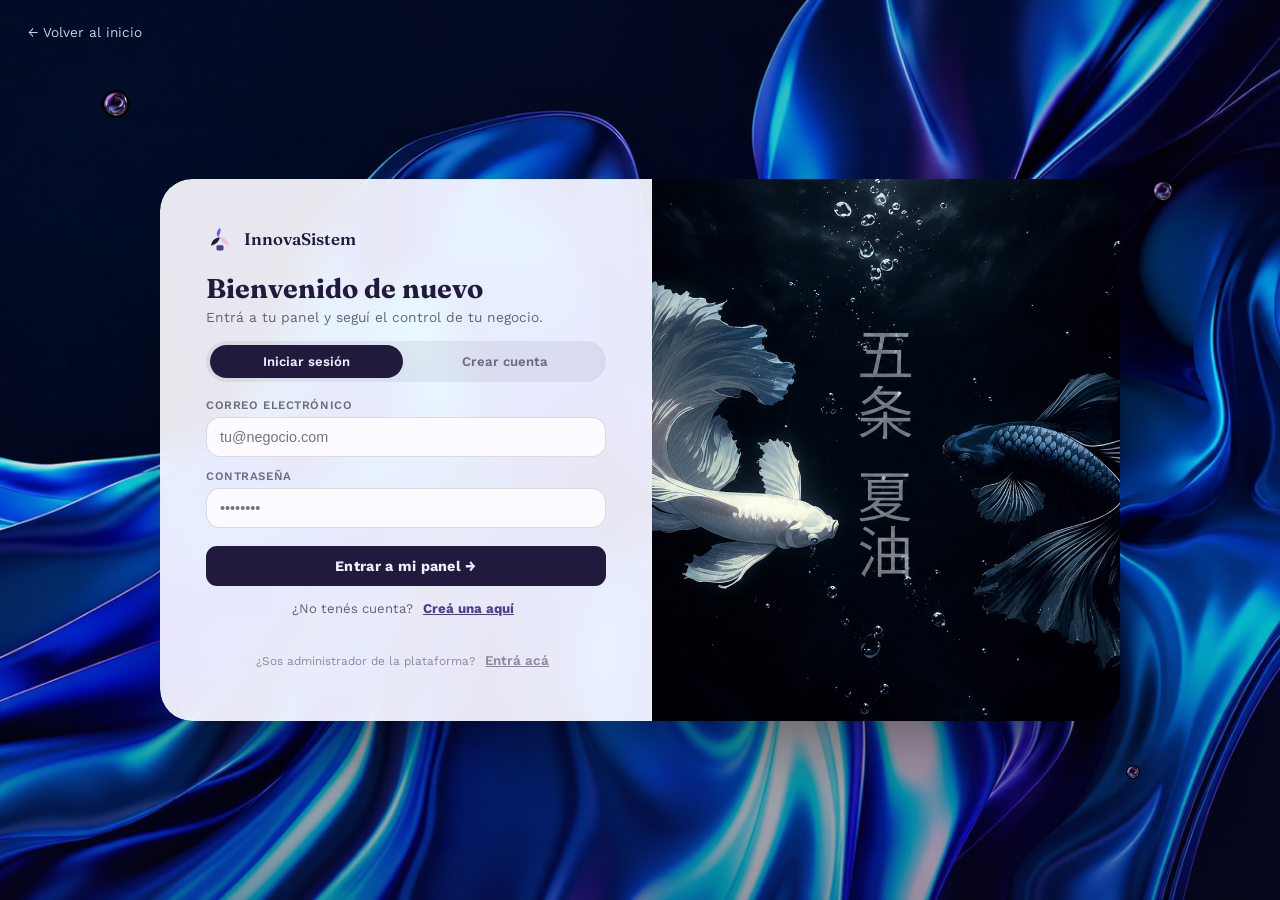
==== commit 1c77a8e3: "Panel de administracion de plataforma y flujo de login multi-cuenta - Los mini-orbes decorativos son" ====
--- a/admin.html
+++ b/admin.html
@@ -8,7 +8,7 @@
 <link rel="preconnect" href="https://fonts.googleapis.com">
 <link rel="preconnect" href="https://fonts.gstatic.com" crossorigin>
 <link href="https://fonts.googleapis.com/css2?family=Fraunces:ital,opsz,wght@0,9..144,400;0,9..144,600;0,9..144,700&family=Work+Sans:wght@400;500;600;700&display=swap" rel="stylesheet">
-<link rel="stylesheet" href="admin.css?v=20260910c">
+<link rel="stylesheet" href="admin.css?v=20260911a">
 </head>
 <body>
 
@@ -132,6 +132,6 @@
 <div class="toast" id="toast"></div>
 
 <script src="data.js?v=20260909a"></script>
-<script defer src="admin.js?v=20260910c"></script>
+<script defer src="admin.js?v=20260911a"></script>
 </body>
 </html>
--- a/admin.css
+++ b/admin.css
@@ -55,9 +55,9 @@
   box-shadow:0 20px 50px -14px rgba(34,26,61,.5);
   animation:orb-float 12s ease-in-out infinite;
 }
-.mini-orb.o1{width:50px;height:50px;top:8%;left:40%;animation-duration:13s;}
-.mini-orb.o2{width:32px;height:32px;top:70%;left:96%;animation-duration:9s;animation-delay:1s;}
-.mini-orb.o3{width:40px;height:40px;top:88%;left:45%;animation-duration:11s;animation-delay:.5s;}
+.mini-orb.o1{width:24px;height:24px;top:8%;left:40%;animation-duration:13s;}
+.mini-orb.o2{width:16px;height:16px;top:70%;left:96%;animation-duration:9s;animation-delay:1s;}
+.mini-orb.o3{width:20px;height:20px;top:88%;left:45%;animation-duration:11s;animation-delay:.5s;}
 @keyframes orb-float{
   0%,100%{transform:translateY(0) rotate(0deg);}
   50%{transform:translateY(-18px) rotate(10deg);}
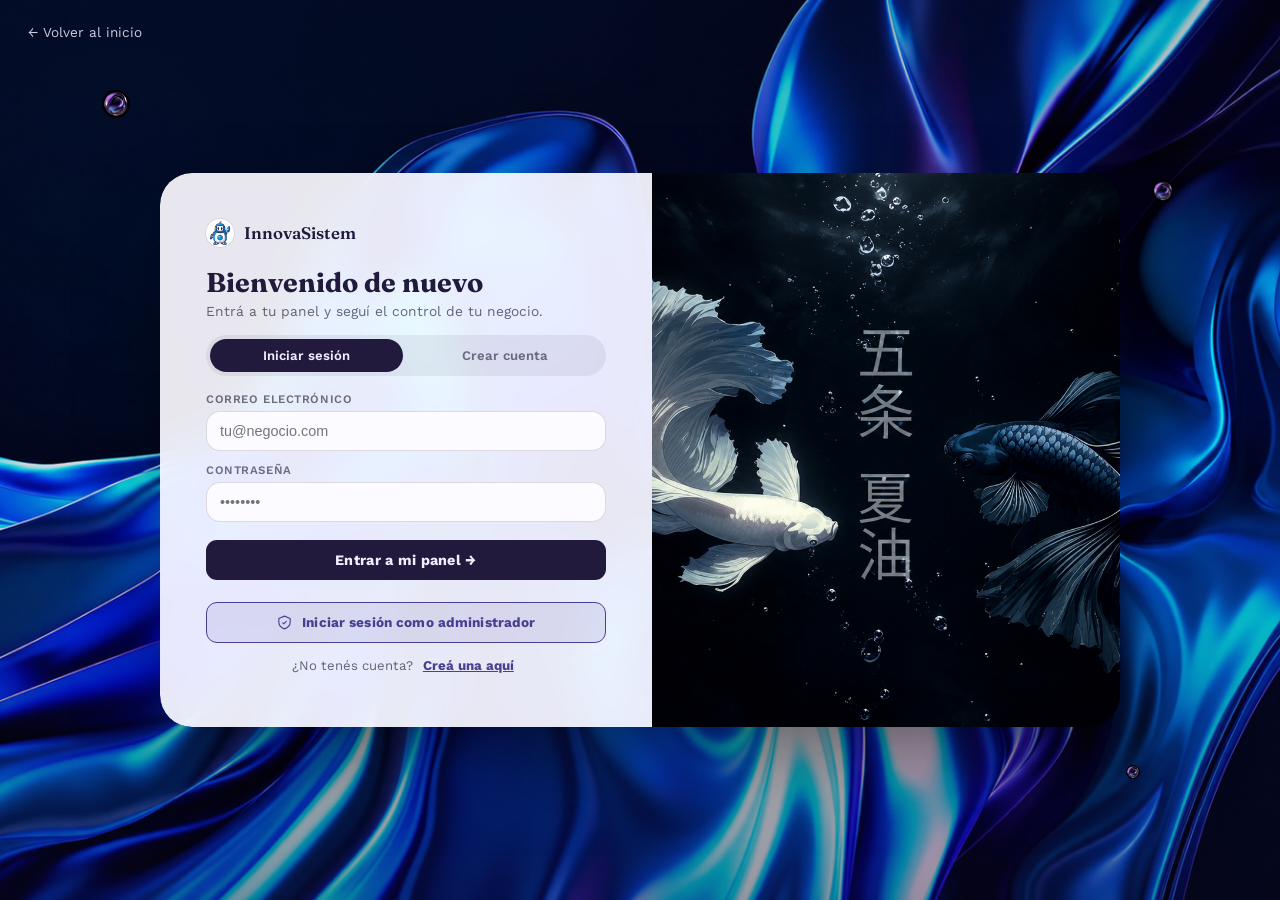
==== commit 6286bb43: "Cambiar color del texto rosado y reemplazar el logo por la mascota El "a InnovaSistem" en rosa desen" ====
--- a/admin.html
+++ b/admin.html
@@ -8,7 +8,7 @@
 <link rel="preconnect" href="https://fonts.googleapis.com">
 <link rel="preconnect" href="https://fonts.gstatic.com" crossorigin>
 <link href="https://fonts.googleapis.com/css2?family=Fraunces:ital,opsz,wght@0,9..144,400;0,9..144,600;0,9..144,700&family=Work+Sans:wght@400;500;600;700&display=swap" rel="stylesheet">
-<link rel="stylesheet" href="admin.css?v=20260911a">
+<link rel="stylesheet" href="admin.css?v=20260911b">
 </head>
 <body>
 
@@ -19,7 +19,7 @@
 </div>
 
 <nav class="dock" id="dock">
-  <svg class="dock-logo" viewBox="0 0 64 64" fill="none"><path d="M32 6c-9 8-9 16-4 22 3-9 8-13 4-22Z" fill="#6C5CE7"/><path d="M32 28c-14 2-20 10-20 20 10-6 16-6 20-20Z" fill="#221A3D"/><path d="M32 28c14 2 20 10 20 20-10-6-16-6-20-20Z" fill="#FFB8DD"/><rect x="24" y="46" width="16" height="12" rx="3" fill="#4A3F91"/></svg>
+  <img class="dock-logo" src="imagenes/logo.png" alt="">
 
   <button class="dock-btn active" data-view="resumen"><span class="dbi"><svg viewBox="0 0 24 24"><path d="M4 11.5 12 4l8 7.5"/><path d="M6 10v10h12V10"/><path d="M10 20v-6h4v6"/></svg></span><span class="tip">Resumen</span></button>
   <button class="dock-btn" data-view="inventario"><span class="dbi"><svg viewBox="0 0 24 24"><path d="M3 8l9-5 9 5-9 5-9-5Z"/><path d="M3 8v9l9 5 9-5V8"/><path d="M12 13v9"/></svg></span><span class="tip">Inventario</span></button>
--- a/admin.css
+++ b/admin.css
@@ -72,7 +72,7 @@
   box-shadow:0 20px 50px -20px rgba(34,26,61,.35);
 }
 html[data-theme="dark"] .dock{background:rgba(35,25,60,.72);}
-.dock-logo{margin-bottom:10px;width:34px;height:34px;}
+.dock-logo{margin-bottom:10px;width:34px;height:34px;border-radius:50%;object-fit:cover;background:#fff;box-shadow:0 0 0 1px rgba(34,26,61,.08);}
 .dock-btn{
   width:44px;height:44px;border-radius:50%;display:flex;align-items:center;justify-content:center;
   color:var(--dark-green);position:relative;transition:background .35s var(--ease), transform .35s var(--ease), color .35s;
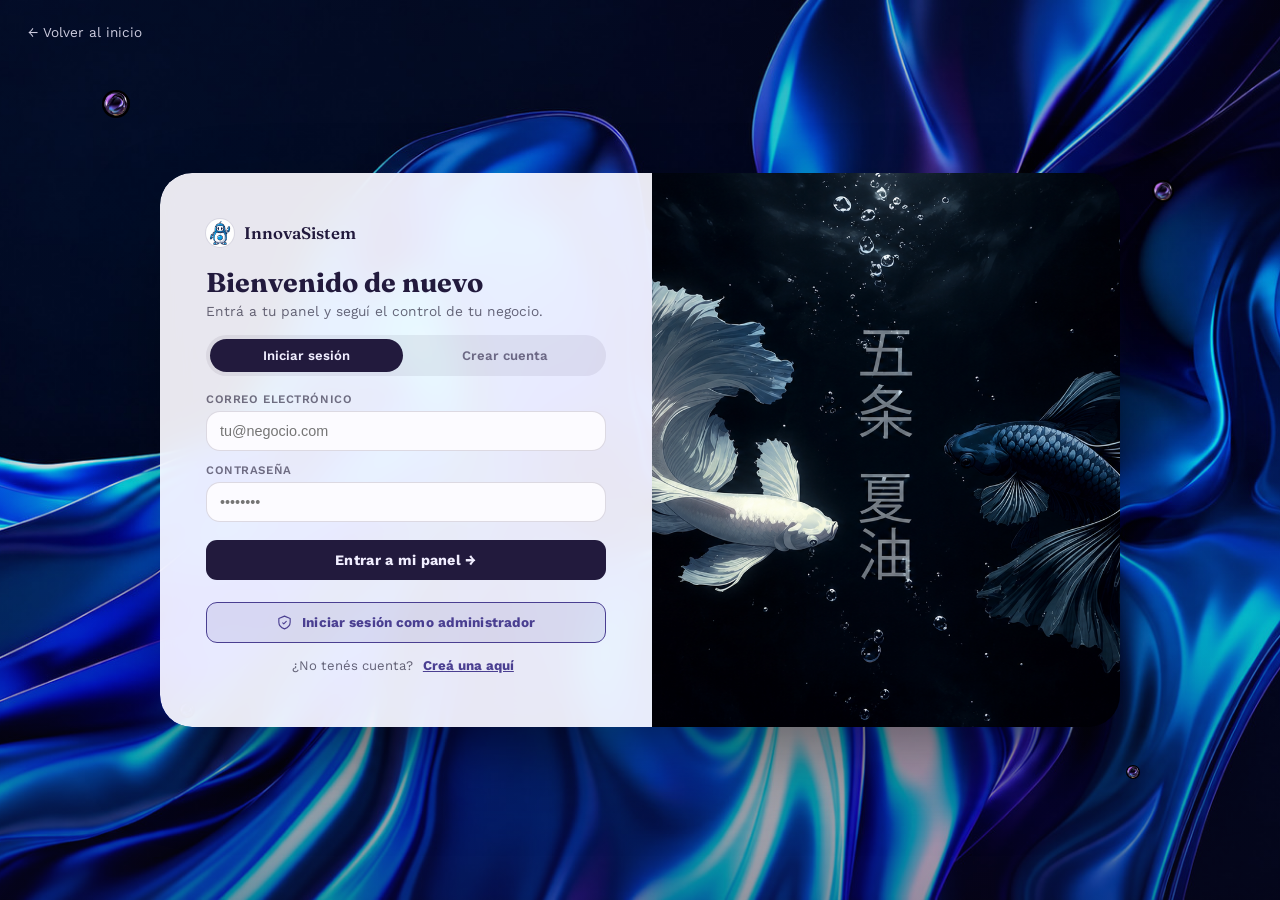
==== commit 710bd3e3: "Catálogo de oficios con proveedores reales y arreglos móviles - Registro: buscador con ~286 oficios " ====
--- a/admin.html
+++ b/admin.html
@@ -131,7 +131,7 @@
 
 <div class="toast" id="toast"></div>
 
-<script src="data.js?v=20260909a"></script>
-<script defer src="admin.js?v=20260911a"></script>
+<script src="data.js?v=20261005a"></script>
+<script defer src="admin.js?v=20261005a"></script>
 </body>
 </html>
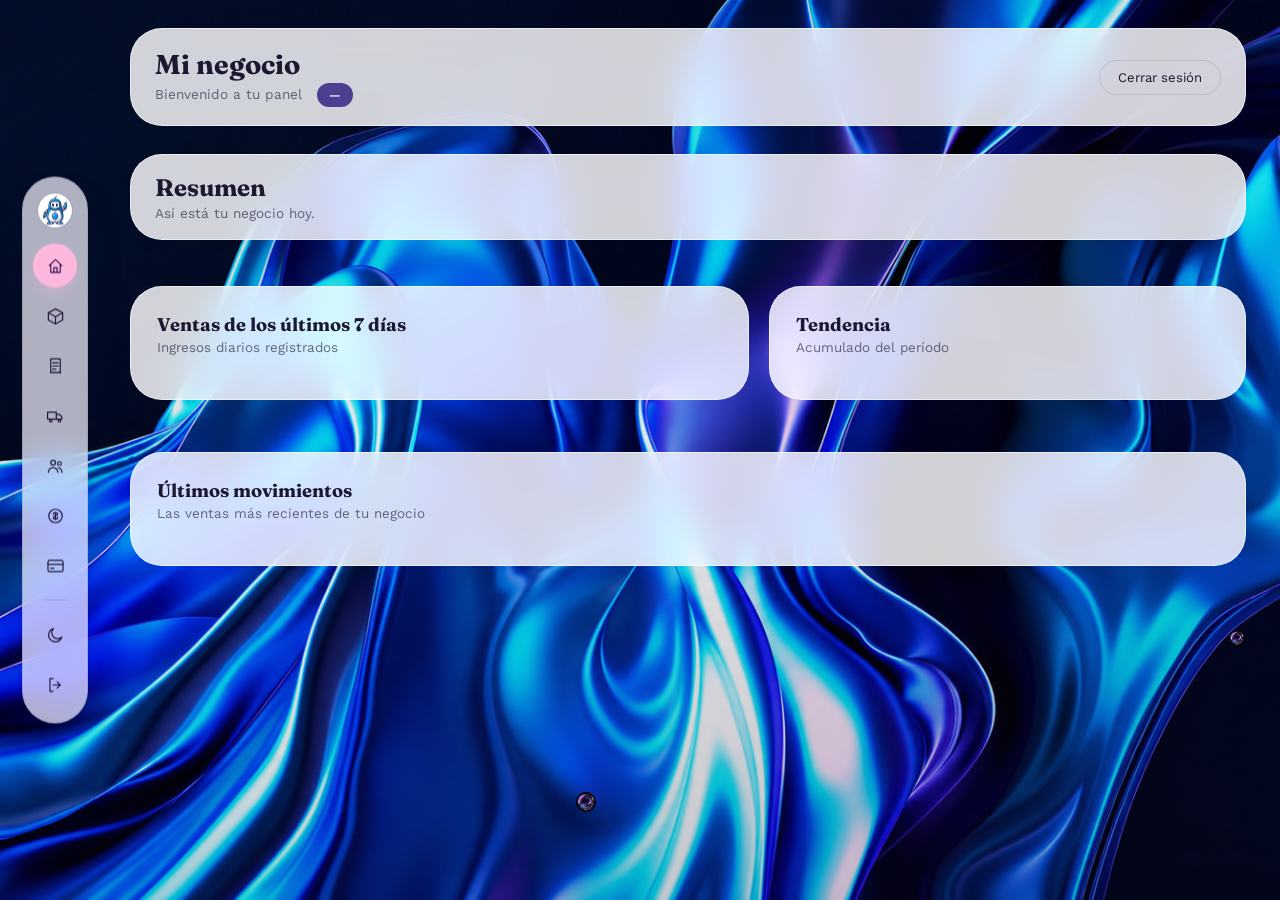
==== commit 4f7fc564: "Backend PHP + MySQL (XAMPP) y funciones del panel - api/*.php con PDO y sesiones; database/ con el S" ====
--- a/admin.html
+++ b/admin.html
@@ -8,7 +8,7 @@
 <link rel="preconnect" href="https://fonts.googleapis.com">
 <link rel="preconnect" href="https://fonts.gstatic.com" crossorigin>
 <link href="https://fonts.googleapis.com/css2?family=Fraunces:ital,opsz,wght@0,9..144,400;0,9..144,600;0,9..144,700&family=Work+Sans:wght@400;500;600;700&display=swap" rel="stylesheet">
-<link rel="stylesheet" href="admin.css?v=20260911b">
+<link rel="stylesheet" href="admin.css?v=20261006d">
 </head>
 <body>
 
@@ -78,7 +78,12 @@
       <div class="panel-box chart-box"><h2>Tendencia acumulada</h2><p class="sub">Ingreso acumulado</p><div id="lineChart2"></div></div>
     </div>
     <div class="panel-box">
-      <h2>Historial de ventas</h2><p class="sub">Todas las ventas registradas</p>
+      <h2>Historial de ventas</h2><p class="sub">Buscá por cliente o producto y filtrá por fecha. Tocá “Factura” para verla o imprimirla.</p>
+      <div class="filter-bar">
+        <input type="search" id="salesSearch" placeholder="Buscar cliente o producto…">
+        <label>Desde <input type="date" id="salesFrom"></label>
+        <label>Hasta <input type="date" id="salesTo"></label>
+      </div>
       <div class="table-wrap"><table class="data-table" id="salesTable"></table></div>
     </div>
   </section>
@@ -95,6 +100,7 @@
   <section class="view" id="view-clientes">
     <div class="sec-head">
       <div><h1>Clientes</h1><p>Facturación e historial de compras por cliente.</p></div>
+      <input type="search" class="head-search" id="clientSearch" placeholder="Buscar cliente…">
     </div>
     <div class="card-row" id="clientsGrid"></div>
   </section>
@@ -109,8 +115,7 @@
   <!-- PAGOS -->
   <section class="view" id="view-pagos">
     <div class="sec-head">
-      <div><h1>Pagos</h1><p>Qué está pagado y qué está pendiente.</p></div>
-      <button class="add-btn" data-modal="payment"><span class="plus">+</span> Nuevo pago</button>
+      <div><h1>Pagos</h1><p>Se registran solos con cada venta: qué está pagado y qué está pendiente.</p></div>
     </div>
     <div class="chips" id="paymentChips">
       <button class="chip active" data-filter="Todos">Todos</button>
@@ -131,7 +136,8 @@
 
 <div class="toast" id="toast"></div>
 
-<script src="data.js?v=20261005a"></script>
-<script defer src="admin.js?v=20261005a"></script>
+<script src="data.js?v=20261006a"></script>
+<script src="api.js?v=20261006a"></script>
+<script defer src="admin.js?v=20261006c"></script>
 </body>
 </html>
--- a/admin.css
+++ b/admin.css
@@ -219,7 +219,7 @@
 .table-wrap{overflow-x:auto;}
 
 .chips{display:flex;gap:8px;margin-bottom:16px;flex-wrap:wrap;}
-.chip{padding:7px 16px;border-radius:999px;border:1.5px solid var(--line);font-size:.8rem;transition:background .3s,color .3s,border-color .3s;}
+.chip{padding:7px 16px;border-radius:999px;border:1.5px solid var(--glass-border);background:var(--surface);backdrop-filter:blur(12px);color:var(--text);font-size:.8rem;font-weight:600;transition:background .3s,color .3s,border-color .3s;}
 .chip.active{background:var(--dark-green);color:var(--beige);border-color:var(--dark-green);}
 
 /* ---------------- charts ---------------- */
@@ -278,3 +278,50 @@
 .toast.show{transform:translateY(0);opacity:1;}
 
 .empty-note{color:var(--text-dim);font-size:.85rem;padding:20px;text-align:center;}
+
+/* ---------------- buscadores y filtros (ventas, clientes) ---------------- */
+.filter-bar{display:flex;flex-wrap:wrap;gap:10px;align-items:center;margin:14px 0 6px;}
+.filter-bar label{display:flex;align-items:center;gap:6px;font-size:.76rem;color:var(--text-dim);font-weight:600;}
+.filter-bar input, .head-search{
+  padding:9px 12px;border-radius:10px;border:1.5px solid var(--line);background:var(--paper);color:var(--ink);font-size:.84rem;font-family:inherit;
+}
+.filter-bar input[type=search]{flex:1 1 220px;min-width:0;}
+.head-search{width:min(260px,100%);}
+html[data-theme="dark"] .filter-bar input, html[data-theme="dark"] .head-search{background:#170F35;color:var(--beige);}
+.filter-bar input:focus, .head-search:focus{outline:none;border-color:var(--midnight);}
+
+/* ---------------- acciones en tarjetas y tablas ---------------- */
+.card-actions{display:flex;gap:8px;margin-top:12px;position:relative;z-index:2;}
+.link-btn{font-size:.76rem;font-weight:700;color:var(--midnight);padding:4px 0;}
+html[data-theme="dark"] .link-btn{color:var(--moss-soft);}
+.link-btn.danger{color:var(--rosy-dark);}
+.link-btn:hover{text-decoration:underline;}
+.danger-btn{margin-top:16px;margin-left:8px;padding:11px 20px;border-radius:999px;background:rgba(232,95,168,.14);color:var(--rosy-dark);font-weight:700;font-size:.85rem;}
+.f-field textarea{padding:10px 12px;border-radius:10px;border:1.5px solid var(--line);background:var(--paper);color:var(--ink);font-size:.88rem;font-family:inherit;}
+
+/* ---------------- venta con varios productos ---------------- */
+.sale-lines{display:flex;flex-direction:column;gap:8px;}
+.sale-line{display:grid;grid-template-columns:1fr 70px 32px;gap:8px;align-items:center;}
+.sale-line select, .sale-line input{padding:9px 10px;border-radius:10px;border:1.5px solid var(--line);background:var(--paper);color:var(--ink);font-size:.84rem;font-family:inherit;min-width:0;}
+html[data-theme="dark"] .sale-line select, html[data-theme="dark"] .sale-line input{background:#170F35;color:var(--beige);}
+.sale-line .cart-rm{margin:0;font-size:1rem;}
+.add-line{align-self:flex-start;font-size:.8rem;font-weight:700;color:var(--midnight);padding:6px 0;}
+html[data-theme="dark"] .add-line{color:var(--moss-soft);}
+
+/* ---------------- factura ---------------- */
+.invoice{font-size:.86rem;color:var(--text);}
+.invoice .inv-head{display:flex;justify-content:space-between;gap:16px;flex-wrap:wrap;padding-bottom:12px;border-bottom:2px dashed var(--line);margin-bottom:12px;}
+.invoice .inv-head h4{font-size:1.05rem;}
+.invoice .inv-num{text-align:right;}
+.invoice .inv-num b{font-family:var(--ff-serif);font-size:1.1rem;color:var(--midnight);}
+html[data-theme="dark"] .invoice .inv-num b{color:var(--moss-soft);}
+.invoice .muted{color:var(--text-dim);font-size:.78rem;}
+.invoice .inv-total{display:flex;justify-content:space-between;font-weight:700;font-size:1rem;margin-top:12px;}
+@media (max-width:560px){ .form-grid{grid-template-columns:1fr;} .kpi-row{grid-template-columns:1fr;} }
+
+/* dock en celular: con 9 secciones no entra, así que se desliza de costado */
+@media (max-width:860px){
+  .dock{max-width:calc(100vw - 24px);overflow-x:auto;scrollbar-width:none;}
+  .dock::-webkit-scrollbar{display:none;}
+  .dock-btn, .dock-sep{flex:none;}
+}
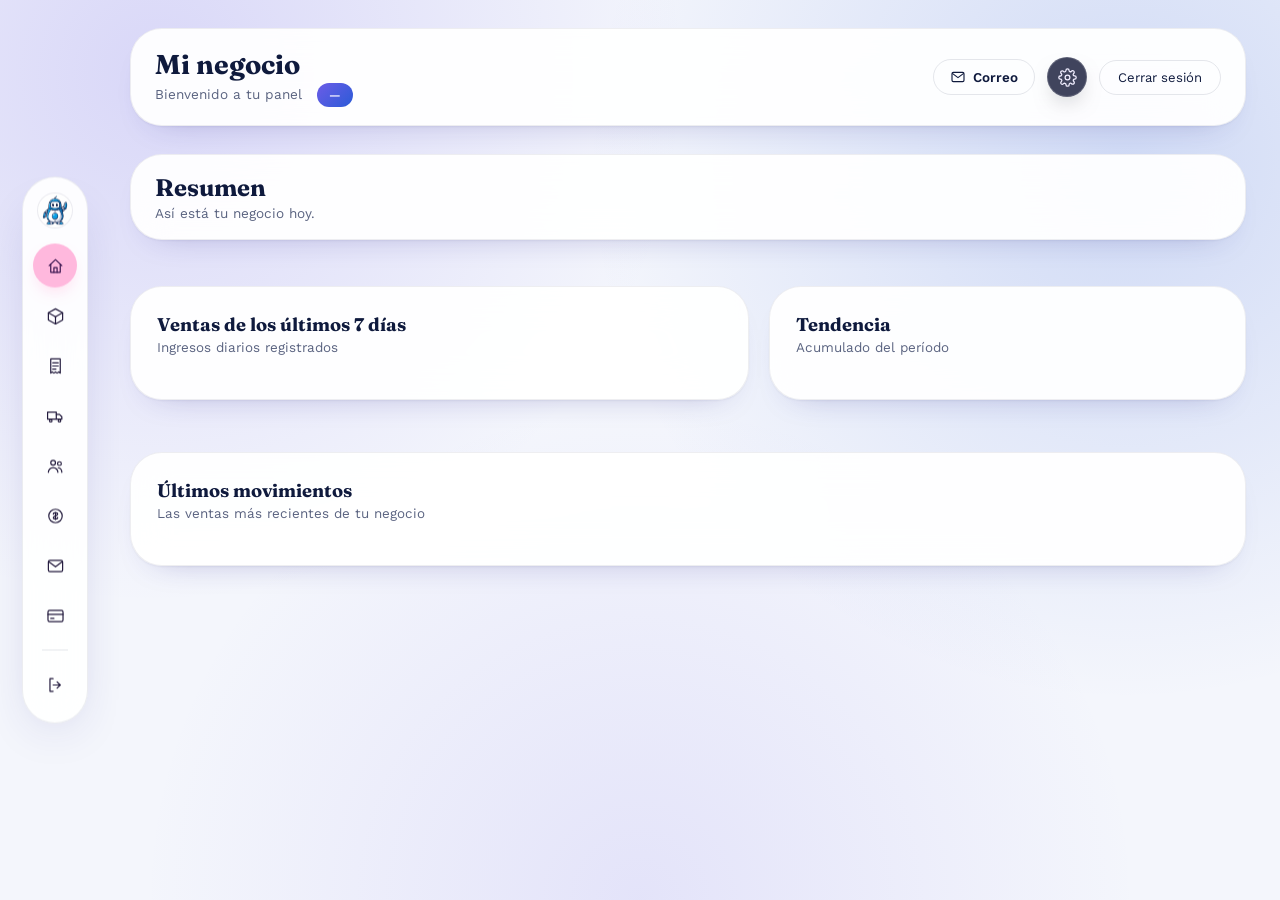
==== commit 0e8bdbb0: "Tuerca de ajustes, modo claro Vivo, correo de admin24 y de negocios - ajustes.js/ajustes.css/i18n.js" ====
--- a/admin.html
+++ b/admin.html
@@ -1,5 +1,5 @@
 <!doctype html>
-<html lang="es">
+<html lang="es" data-default-theme="light">
 <head>
 <meta charset="UTF-8">
 <meta name="viewport" content="width=device-width, initial-scale=1.0">
@@ -8,15 +8,12 @@
 <link rel="preconnect" href="https://fonts.googleapis.com">
 <link rel="preconnect" href="https://fonts.gstatic.com" crossorigin>
 <link href="https://fonts.googleapis.com/css2?family=Fraunces:ital,opsz,wght@0,9..144,400;0,9..144,600;0,9..144,700&family=Work+Sans:wght@400;500;600;700&display=swap" rel="stylesheet">
-<link rel="stylesheet" href="admin.css?v=20261006d">
+<link rel="stylesheet" href="admin.css?v=20261006j">
+<link rel="stylesheet" href="ajustes.css?v=20261006a">
+<script src="i18n.js?v=20261006c"></script>
+<script src="ajustes.js?v=20261006a"></script>
 </head>
 <body>
-
-<div class="orb-field" aria-hidden="true">
-  <span class="mini-orb o1"></span>
-  <span class="mini-orb o2"></span>
-  <span class="mini-orb o3"></span>
-</div>
 
 <nav class="dock" id="dock">
   <img class="dock-logo" src="imagenes/logo.png" alt="">
@@ -27,10 +24,10 @@
   <button class="dock-btn" data-view="proveedores"><span class="dbi"><svg viewBox="0 0 24 24"><path d="M2 7h11v9H2z"/><path d="M13 10h4l3 3v3h-7"/><circle cx="6" cy="18" r="1.6"/><circle cx="17" cy="18" r="1.6"/></svg></span><span class="tip">Proveedores</span></button>
   <button class="dock-btn" data-view="clientes"><span class="dbi"><svg viewBox="0 0 24 24"><circle cx="9" cy="8" r="3"/><path d="M3 20c0-3.3 2.7-6 6-6s6 2.7 6 6"/><circle cx="17" cy="9" r="2.4"/><path d="M15.5 14.2c2.4.4 4.5 2.5 4.5 5.8"/></svg></span><span class="tip">Clientes</span></button>
   <button class="dock-btn" data-view="ingresos"><span class="dbi"><svg viewBox="0 0 24 24"><circle cx="12" cy="12" r="8.5"/><path d="M12 7.5v9M9.3 9.8c0-1.2 1.2-2 2.7-2s2.7.9 2.7 2-1.2 1.6-2.7 2-2.7.9-2.7 2 1.2 2 2.7 2 2.7-.8 2.7-2"/></svg></span><span class="tip">Ingresos</span></button>
+  <button class="dock-btn" data-view="correo"><span class="dbi"><svg viewBox="0 0 24 24"><rect x="3" y="5" width="18" height="14" rx="2"/><path d="m4 7 8 6 8-6"/></svg></span><span class="mail-badge" id="dockMailBadge" hidden>0</span><span class="tip">Correo</span></button>
   <button class="dock-btn" data-view="pagos"><span class="dbi"><svg viewBox="0 0 24 24"><rect x="2.5" y="5" width="19" height="14" rx="2"/><path d="M2.5 10h19"/><path d="M6 15h4"/></svg></span><span class="tip">Pagos</span></button>
 
   <div class="dock-sep"></div>
-  <button class="dock-btn" id="themeToggle"><span class="dbi" id="themeIcon"><svg viewBox="0 0 24 24"><path d="M20 14.5A8.5 8.5 0 1 1 9.5 4a7 7 0 0 0 10.5 10.5Z"/></svg></span><span class="tip">Tema</span></button>
   <button class="dock-btn" id="logoutBtn"><span class="dbi"><svg viewBox="0 0 24 24"><path d="M9 4H5v16h4"/><path d="M14 8l4 4-4 4"/><path d="M18 12H9"/></svg></span><span class="tip">Salir</span></button>
 </nav>
 
@@ -42,6 +39,8 @@
       <p>Bienvenido a tu panel <span class="type-badge" id="bizTypeBadge">—</span></p>
     </div>
     <div class="topbar-right">
+      <button class="btn-support" id="supportBtn" type="button"><svg viewBox="0 0 24 24"><rect x="3" y="5" width="18" height="14" rx="2"/><path d="m4 7 8 6 8-6"/></svg>Correo<span class="mail-badge" id="supportBadge" hidden>0</span></button>
+      <span data-ajustes-slot></span>
       <button class="btn-logout" id="logoutBtn2">Cerrar sesión</button>
     </div>
   </div>
@@ -127,6 +126,20 @@
     </div>
   </section>
 
+  <!-- CORREO (tipo Gmail) -->
+  <section class="view" id="view-correo">
+    <div class="sec-head"><div><h1>Correo</h1><p>Noticias de InnovaSistem, respuestas a tus consultas y avisos de tus pedidos.</p></div></div>
+    <div class="gmail panel-box">
+      <aside class="gm-side">
+        <button type="button" class="gm-compose" id="gmCompose"><svg viewBox="0 0 24 24"><path d="M12 20h9"/><path d="M16.5 3.5a2.1 2.1 0 0 1 3 3L7 19l-4 1 1-4Z"/></svg>Redactar</button>
+        <button type="button" class="gm-folder active" data-folder="inbox"><svg viewBox="0 0 24 24"><path d="M22 12h-6l-2 3h-4l-2-3H2"/><path d="M5.5 5h13L22 12v6a2 2 0 0 1-2 2H4a2 2 0 0 1-2-2v-6Z"/></svg>Recibidos<span class="gm-count" id="gmInboxCount"></span></button>
+        <button type="button" class="gm-folder" data-folder="sent"><svg viewBox="0 0 24 24"><path d="m22 2-7 20-4-9-9-4Z"/><path d="M22 2 11 13"/></svg>Enviados</button>
+      </aside>
+      <div class="gm-list" id="gmList"></div>
+      <div class="gm-read" id="gmRead"></div>
+    </div>
+  </section>
+
 </main>
 
 <!-- MODALS -->
@@ -138,6 +151,6 @@
 
 <script src="data.js?v=20261006a"></script>
 <script src="api.js?v=20261006a"></script>
-<script defer src="admin.js?v=20261006c"></script>
+<script defer src="admin.js?v=20261006g"></script>
 </body>
 </html>
--- a/admin.css
+++ b/admin.css
@@ -47,21 +47,6 @@
 button{font-family:inherit;cursor:pointer;border:none;background:none;color:inherit;}
 a{color:inherit;text-decoration:none;}
 
-/* mini orbs */
-.orb-field{position:fixed;inset:0;z-index:0;pointer-events:none;overflow:hidden;}
-.mini-orb{
-  position:absolute;border-radius:50%;
-  background:url('imagenes/orbe.png') center/cover;
-  box-shadow:0 20px 50px -14px rgba(34,26,61,.5);
-  animation:orb-float 12s ease-in-out infinite;
-}
-.mini-orb.o1{width:24px;height:24px;top:8%;left:40%;animation-duration:13s;}
-.mini-orb.o2{width:16px;height:16px;top:70%;left:96%;animation-duration:9s;animation-delay:1s;}
-.mini-orb.o3{width:20px;height:20px;top:88%;left:45%;animation-duration:11s;animation-delay:.5s;}
-@keyframes orb-float{
-  0%,100%{transform:translateY(0) rotate(0deg);}
-  50%{transform:translateY(-18px) rotate(10deg);}
-}
 
 /* ---------------- sidebar dock ---------------- */
 .dock{
@@ -98,6 +83,7 @@
   display:flex;align-items:center;justify-content:space-between;margin-bottom:28px;flex-wrap:wrap;gap:14px;
   background:var(--surface);backdrop-filter:blur(18px) saturate(160%);border:1px solid var(--glass-border);
   border-radius:var(--radius-lg);padding:18px 24px;
+  position:relative;z-index:60; /* el panel de ajustes (tuerca) tiene que quedar encima de las vistas */
 }
 .topbar-title h1{font-size:1.7rem;}
 .topbar-title p{font-size:.85rem;margin-top:2px;}
@@ -325,3 +311,177 @@
   .dock::-webkit-scrollbar{display:none;}
   .dock-btn, .dock-sep{flex:none;}
 }
+
+/* ---------------- modo claro "Vivo" en los paneles (igual que la landing y el login) ----------------
+   El satín oscuro queda solo para el modo oscuro. En claro: fondo claro con
+   manchas violeta/azul, tarjetas blancas nítidas con sombra suave. */
+html[data-theme="light"]{
+  --surface:rgba(255,255,255,.94);
+  --glass-border:rgba(15,26,61,.07);
+  --text:#0F1A3D;
+  --text-dim:#5A6380;
+  --line:rgba(15,26,61,.1);
+  --beige-2:#EEF0F8;
+}
+html[data-theme="light"] body{
+  background-color:#F4F6FC;
+  background-image:
+    radial-gradient(circle at 12% 8%, rgba(108,92,231,.2), transparent 38%),
+    radial-gradient(circle at 88% 18%, rgba(43,91,215,.18), transparent 40%),
+    radial-gradient(circle at 50% 100%, rgba(108,92,231,.12), transparent 45%);
+  background-attachment:fixed;
+}
+html[data-theme="light"] .topbar,
+html[data-theme="light"] .sec-head,
+html[data-theme="light"] .kpi-card,
+html[data-theme="light"] .panel-box,
+html[data-theme="light"] .item-card{box-shadow:0 1px 2px rgba(15,26,61,.05), 0 16px 34px -26px rgba(43,40,140,.4);}
+html[data-theme="light"] .item-card:hover{box-shadow:0 2px 4px rgba(15,26,61,.06), 0 26px 46px -24px rgba(76,80,220,.45);}
+html[data-theme="light"] .dock{background:rgba(255,255,255,.92);border-color:rgba(15,26,61,.08);box-shadow:0 20px 50px -24px rgba(43,40,140,.45);}
+html[data-theme="light"] .item-card .name,
+html[data-theme="light"] .provider-list-item .pname,
+html[data-theme="light"] .cart-total{color:#0F1A3D;}
+html[data-theme="light"] .add-btn,
+html[data-theme="light"] .save-btn,
+html[data-theme="light"] .add-tile .plus-circle{background:linear-gradient(135deg,#6C5CE7 0%,#2B5BD7 100%);color:#fff;}
+html[data-theme="light"] .chip.active{background:linear-gradient(135deg,#6C5CE7 0%,#2B5BD7 100%);border-color:transparent;color:#fff;}
+html[data-theme="light"] .type-badge{background:linear-gradient(135deg,#6C5CE7 0%,#2B5BD7 100%);}
+
+/* ---------------- correo (super-admin, solo admin24) ---------------- */
+.dock-btn{position:relative;}
+.mail-badge{
+  position:absolute;top:2px;right:2px;min-width:18px;height:18px;padding:0 5px;border-radius:999px;
+  background:#E85FA8;color:#fff;font-size:.66rem;font-weight:700;line-height:18px;text-align:center;
+  box-shadow:0 0 0 2px var(--surface);
+}
+.mail-badge[hidden]{display:none;}
+.mail-box{padding:8px;}
+.mail-list{display:flex;flex-direction:column;}
+.mail-item{border-radius:16px;transition:background .25s;}
+.mail-item + .mail-item{border-top:1px solid var(--line);}
+.mail-item.open{background:var(--beige-2);}
+.mail-row{
+  width:100%;display:grid;grid-template-columns:40px 1fr auto;gap:14px;align-items:center;
+  padding:14px 14px;text-align:left;border-radius:16px;cursor:pointer;color:var(--text);
+}
+.mail-row:hover{background:var(--beige-2);}
+.mail-ico{width:40px;height:40px;border-radius:12px;display:flex;align-items:center;justify-content:center;color:#fff;}
+.mail-ico svg{width:19px;height:19px;fill:none;stroke:currentColor;stroke-width:1.7;stroke-linecap:round;stroke-linejoin:round;}
+.mail-ico.t-negocio{background:linear-gradient(135deg,#6C5CE7,#2B5BD7);}
+.mail-ico.t-consulta{background:linear-gradient(135deg,#E85FA8,#B04CD8);}
+.mail-ico.t-proveedor{background:linear-gradient(135deg,#1FA4A6,#2B7BD7);}
+.mail-ico.t-pedido{background:linear-gradient(135deg,#F0913A,#E25C5C);}
+.mail-main{display:flex;flex-direction:column;gap:3px;min-width:0;}
+.mail-from{font-size:.78rem;color:var(--text-dim);white-space:nowrap;overflow:hidden;text-overflow:ellipsis;}
+.mail-subject{font-size:.92rem;color:var(--text);white-space:nowrap;overflow:hidden;text-overflow:ellipsis;}
+.mail-item.unread .mail-subject{font-weight:700;}
+.mail-item.unread .mail-from{color:var(--text);font-weight:600;}
+.mail-meta{display:flex;flex-direction:column;align-items:flex-end;gap:5px;}
+.mail-tag{font-size:.66rem;font-weight:700;letter-spacing:.03em;padding:3px 9px;border-radius:999px;white-space:nowrap;}
+.mail-tag.t-negocio{background:rgba(108,92,231,.14);color:#4F3DC0;}
+.mail-tag.t-consulta{background:rgba(232,95,168,.16);color:#B0306F;}
+.mail-tag.t-proveedor{background:rgba(31,164,166,.16);color:#127577;}
+.mail-tag.t-pedido{background:rgba(240,145,58,.18);color:#A85412;}
+html[data-theme="dark"] .mail-tag{filter:brightness(1.6);}
+.mail-date{font-size:.74rem;color:var(--text-dim);}
+.mail-item.unread .mail-date{color:var(--text);font-weight:700;}
+.mail-body{padding:0 16px 18px 68px;font-size:.88rem;color:var(--text);}
+.mail-biz{font-size:.8rem;color:var(--text-dim);margin-bottom:8px;}
+.mail-text{white-space:pre-line;line-height:1.6;}
+.mail-used{margin-top:12px;padding:10px 12px;border-radius:12px;background:rgba(31,164,166,.1);font-size:.82rem;}
+.mail-reply{margin-top:12px;padding:12px 14px;border-radius:12px;background:rgba(108,92,231,.1);white-space:pre-line;}
+.mail-reply-head{font-size:.74rem;font-weight:700;color:var(--midnight);margin-bottom:4px;}
+html[data-theme="dark"] .mail-reply-head{color:var(--moss-soft);}
+.mail-reply-form{margin-top:12px;display:flex;flex-direction:column;gap:6px;align-items:flex-start;}
+.mail-reply-form textarea{
+  width:100%;padding:10px 12px;border-radius:12px;border:1.5px solid var(--line);background:var(--paper);
+  color:var(--ink);font:inherit;font-size:.86rem;resize:vertical;
+}
+html[data-theme="dark"] .mail-reply-form textarea{background:#170F35;color:var(--beige);}
+.mail-reply-form .save-btn{margin-top:4px;}
+.mail-actions{display:flex;gap:16px;margin-top:14px;}
+@media (max-width:600px){
+  .mail-row{grid-template-columns:36px 1fr;}
+  .mail-meta{grid-column:2;flex-direction:row;align-items:center;}
+  .mail-body{padding-left:16px;}
+}
+
+/* botón Soporte del panel del negocio */
+.btn-support{
+  display:inline-flex;align-items:center;gap:7px;padding:9px 16px;border-radius:999px;position:relative;
+  border:1.5px solid var(--line);color:var(--text);font-size:.84rem;font-weight:600;transition:background .3s,border-color .3s;
+}
+.btn-support svg{width:16px;height:16px;fill:none;stroke:currentColor;stroke-width:1.7;stroke-linecap:round;stroke-linejoin:round;}
+.btn-support:hover{border-color:var(--midnight);background:var(--beige-2);}
+.btn-support .mail-badge{top:-6px;right:-6px;}
+.support-list{margin-top:22px;display:flex;flex-direction:column;gap:10px;}
+.support-item{padding:12px 14px;border-radius:14px;background:var(--beige-2);font-size:.86rem;}
+.support-item .s-head{display:flex;justify-content:space-between;gap:10px;font-weight:700;margin-bottom:4px;}
+.support-item .s-date{font-weight:400;font-size:.74rem;color:var(--text-dim);white-space:nowrap;}
+.support-item .s-msg{white-space:pre-line;color:var(--text-dim);}
+.support-item .mail-reply{margin-top:10px;}
+.support-item .s-wait{margin-top:8px;font-size:.76rem;color:var(--text-dim);font-style:italic;}
+.f-field textarea{width:100%;resize:vertical;}
+
+/* ---------------- correo del negocio (tipo Gmail) ---------------- */
+.gmail{display:grid;grid-template-columns:190px minmax(240px,340px) 1fr;gap:0;padding:0;overflow:hidden;min-height:520px;}
+.gm-side{padding:18px 12px;border-right:1px solid var(--line);display:flex;flex-direction:column;gap:4px;}
+.gm-compose{
+  display:flex;align-items:center;gap:10px;padding:13px 18px;margin-bottom:12px;border-radius:16px;
+  background:linear-gradient(135deg,#6C5CE7 0%,#2B5BD7 100%);color:#fff;font-weight:700;font-size:.88rem;
+  box-shadow:0 12px 26px -14px rgba(76,80,220,.75);transition:transform .3s var(--ease);
+}
+.gm-compose:hover{transform:translateY(-2px);}
+.gm-compose svg, .gm-folder svg{width:17px;height:17px;fill:none;stroke:currentColor;stroke-width:1.8;stroke-linecap:round;stroke-linejoin:round;flex:none;}
+.gm-folder{display:flex;align-items:center;gap:10px;padding:10px 14px;border-radius:999px;font-size:.86rem;color:var(--text);text-align:left;}
+.gm-folder:hover{background:var(--beige-2);}
+.gm-folder.active{background:rgba(108,92,231,.14);color:#4F3DC0;font-weight:700;}
+html[data-theme="dark"] .gm-folder.active{color:var(--moss-soft);}
+.gm-count{margin-left:auto;font-size:.74rem;font-weight:700;}
+.gm-list{border-right:1px solid var(--line);overflow-y:auto;max-height:640px;}
+.gm-item{
+  width:100%;display:grid;grid-template-columns:36px 1fr;gap:12px;align-items:flex-start;padding:14px 16px;
+  text-align:left;border-bottom:1px solid var(--line);color:var(--text);transition:background .2s;
+}
+.gm-item:hover{background:var(--beige-2);}
+.gm-item.sel{background:rgba(108,92,231,.12);}
+.gm-item .mail-ico{width:36px;height:36px;border-radius:11px;}
+.gm-item-main{display:flex;flex-direction:column;gap:2px;min-width:0;}
+.gm-item-top{display:flex;justify-content:space-between;gap:8px;}
+.gm-from{font-size:.8rem;color:var(--text-dim);white-space:nowrap;overflow:hidden;text-overflow:ellipsis;}
+.gm-date{font-size:.72rem;color:var(--text-dim);white-space:nowrap;}
+.gm-subject{font-size:.88rem;white-space:nowrap;overflow:hidden;text-overflow:ellipsis;}
+.gm-snippet{font-size:.78rem;color:var(--text-dim);white-space:nowrap;overflow:hidden;text-overflow:ellipsis;}
+.gm-item.unread .gm-subject, .gm-item.unread .gm-from{font-weight:700;color:var(--text);}
+.gm-item.unread{box-shadow:inset 3px 0 0 #6C5CE7;}
+.gm-read{padding:22px 26px;overflow-y:auto;max-height:640px;}
+.gm-read-head{display:flex;align-items:center;gap:10px;margin-bottom:14px;}
+.gm-read-head h3{font-size:1.2rem;}
+.gm-back{display:none;width:34px;height:34px;border-radius:50%;background:var(--beige-2);font-size:1rem;flex:none;}
+.gm-meta{display:flex;align-items:center;gap:12px;padding-bottom:14px;margin-bottom:16px;border-bottom:1px solid var(--line);font-size:.86rem;}
+.gm-meta .mail-tag{margin-left:auto;}
+.gm-to{font-size:.86rem;color:var(--text-dim);margin-bottom:14px;}
+.gm-body{white-space:pre-line;line-height:1.7;font-size:.92rem;}
+.gm-read .s-wait{margin-top:14px;font-size:.8rem;color:var(--text-dim);font-style:italic;}
+.gm-empty{height:100%;min-height:300px;display:flex;flex-direction:column;align-items:center;justify-content:center;gap:10px;color:var(--text-dim);}
+.gm-empty svg{width:46px;height:46px;fill:none;stroke:currentColor;stroke-width:1.2;opacity:.5;}
+@media (max-width:1100px){
+  .gmail{grid-template-columns:170px 1fr;}
+  .gm-read{display:none;grid-column:2;}
+  .gmail.reading .gm-list{display:none;}
+  .gmail.reading .gm-read{display:block;}
+  .gm-back{display:inline-block;}
+}
+@media (max-width:640px){
+  .gmail{grid-template-columns:1fr;}
+  .gm-side{flex-direction:row;flex-wrap:wrap;border-right:none;border-bottom:1px solid var(--line);}
+  .gm-compose{margin-bottom:0;}
+  .gm-read{grid-column:1;}
+}
+
+/* aviso a negocios desde el correo de admin24 */
+.notice-box{margin-bottom:18px;}
+.notice-box[hidden]{display:none;}
+.notice-box textarea{width:100%;resize:vertical;}
+html[data-theme="dark"] .f-field textarea{background:#170F35;color:var(--beige);}
+.mail-reply-label{font-size:.72rem;text-transform:uppercase;letter-spacing:.04em;color:var(--text-dim);font-weight:600;}
--- a/ajustes.css
+++ b/ajustes.css
@@ -0,0 +1,56 @@
+/* ==========================================================================
+   InnovaSistem — botón de ajustes (tuerca) y su panel: tema, zoom e idioma.
+   Se usa en todas las páginas; tiene sus propios colores para verse igual
+   sobre la landing, el login y los paneles, en claro y en oscuro.
+   ========================================================================== */
+.aj-wrap{position:relative;display:inline-flex;flex:none;}
+.aj-wrap.aj-fixed{position:fixed;top:20px;right:22px;z-index:900;}
+
+.aj-gear{
+  width:40px;height:40px;border-radius:50%;flex:none;
+  display:flex;align-items:center;justify-content:center;
+  background:rgba(22,28,58,.82);color:#F1EEFF;border:1px solid rgba(255,255,255,.16);
+  backdrop-filter:blur(14px);cursor:pointer;padding:0;
+  box-shadow:0 10px 24px -12px rgba(6,4,20,.6);
+  transition:transform .5s cubic-bezier(.16,1,.3,1), background .3s;
+}
+.aj-gear svg{width:19px;height:19px;fill:none;stroke:currentColor;stroke-width:1.6;stroke-linecap:round;stroke-linejoin:round;}
+.aj-gear:hover{background:#6C5CE7;transform:rotate(45deg);}
+.aj-gear[aria-expanded="true"]{background:#6C5CE7;transform:rotate(90deg);}
+.aj-gear:focus-visible{outline:2px solid #C9C0FF;outline-offset:3px;}
+
+.aj-panel{
+  position:absolute;top:calc(100% + 10px);right:0;z-index:950;
+  width:min(300px, calc(100vw - 24px));
+  background:rgba(22,28,58,.95);color:#F1EEFF;
+  border:1px solid rgba(255,255,255,.14);border-radius:20px;
+  backdrop-filter:blur(20px) saturate(150%);
+  box-shadow:0 30px 60px -24px rgba(0,0,0,.6);
+  padding:18px;font-family:'Work Sans','Segoe UI',sans-serif;text-align:left;
+  opacity:0;transform:translateY(-6px);pointer-events:none;
+  transition:opacity .25s, transform .3s cubic-bezier(.16,1,.3,1);
+}
+.aj-panel.open{opacity:1;transform:translateY(0);pointer-events:auto;}
+.aj-title{font-family:'Fraunces','Georgia',serif;font-size:1.05rem;font-weight:600;margin-bottom:12px;}
+.aj-row{padding:12px 0;border-top:1px solid rgba(241,238,255,.1);}
+.aj-label{display:block;font-size:.7rem;letter-spacing:.08em;text-transform:uppercase;font-weight:700;color:rgba(241,238,255,.6);margin-bottom:8px;}
+
+.aj-seg{display:grid;grid-template-columns:1fr 1fr;gap:4px;background:rgba(241,238,255,.08);border-radius:999px;padding:4px;}
+.aj-seg button{
+  border:none;background:none;color:rgba(241,238,255,.75);cursor:pointer;
+  padding:8px 6px;border-radius:999px;font:600 .8rem 'Work Sans','Segoe UI',sans-serif;
+  display:flex;align-items:center;justify-content:center;gap:6px;transition:background .25s,color .25s;
+}
+.aj-seg button svg{width:14px;height:14px;fill:none;stroke:currentColor;stroke-width:1.8;stroke-linecap:round;stroke-linejoin:round;}
+.aj-seg button.on{background:#6C5CE7;color:#fff;}
+.aj-seg button:focus-visible, .aj-zoom button:focus-visible{outline:2px solid #C9C0FF;outline-offset:1px;}
+
+.aj-zoom{display:flex;align-items:center;gap:10px;}
+.aj-zoom button{
+  width:34px;height:34px;border-radius:50%;border:none;cursor:pointer;
+  background:rgba(241,238,255,.1);color:#F1EEFF;font-size:1.1rem;line-height:1;transition:background .25s;
+}
+.aj-zoom button:hover:not(:disabled){background:#6C5CE7;}
+.aj-zoom button:disabled{opacity:.35;cursor:not-allowed;}
+.aj-zoom output{flex:1;text-align:center;font-weight:700;font-size:.95rem;}
+.aj-zoom .aj-reset{width:auto;padding:0 12px;border-radius:999px;font-size:.72rem;font-weight:700;}
